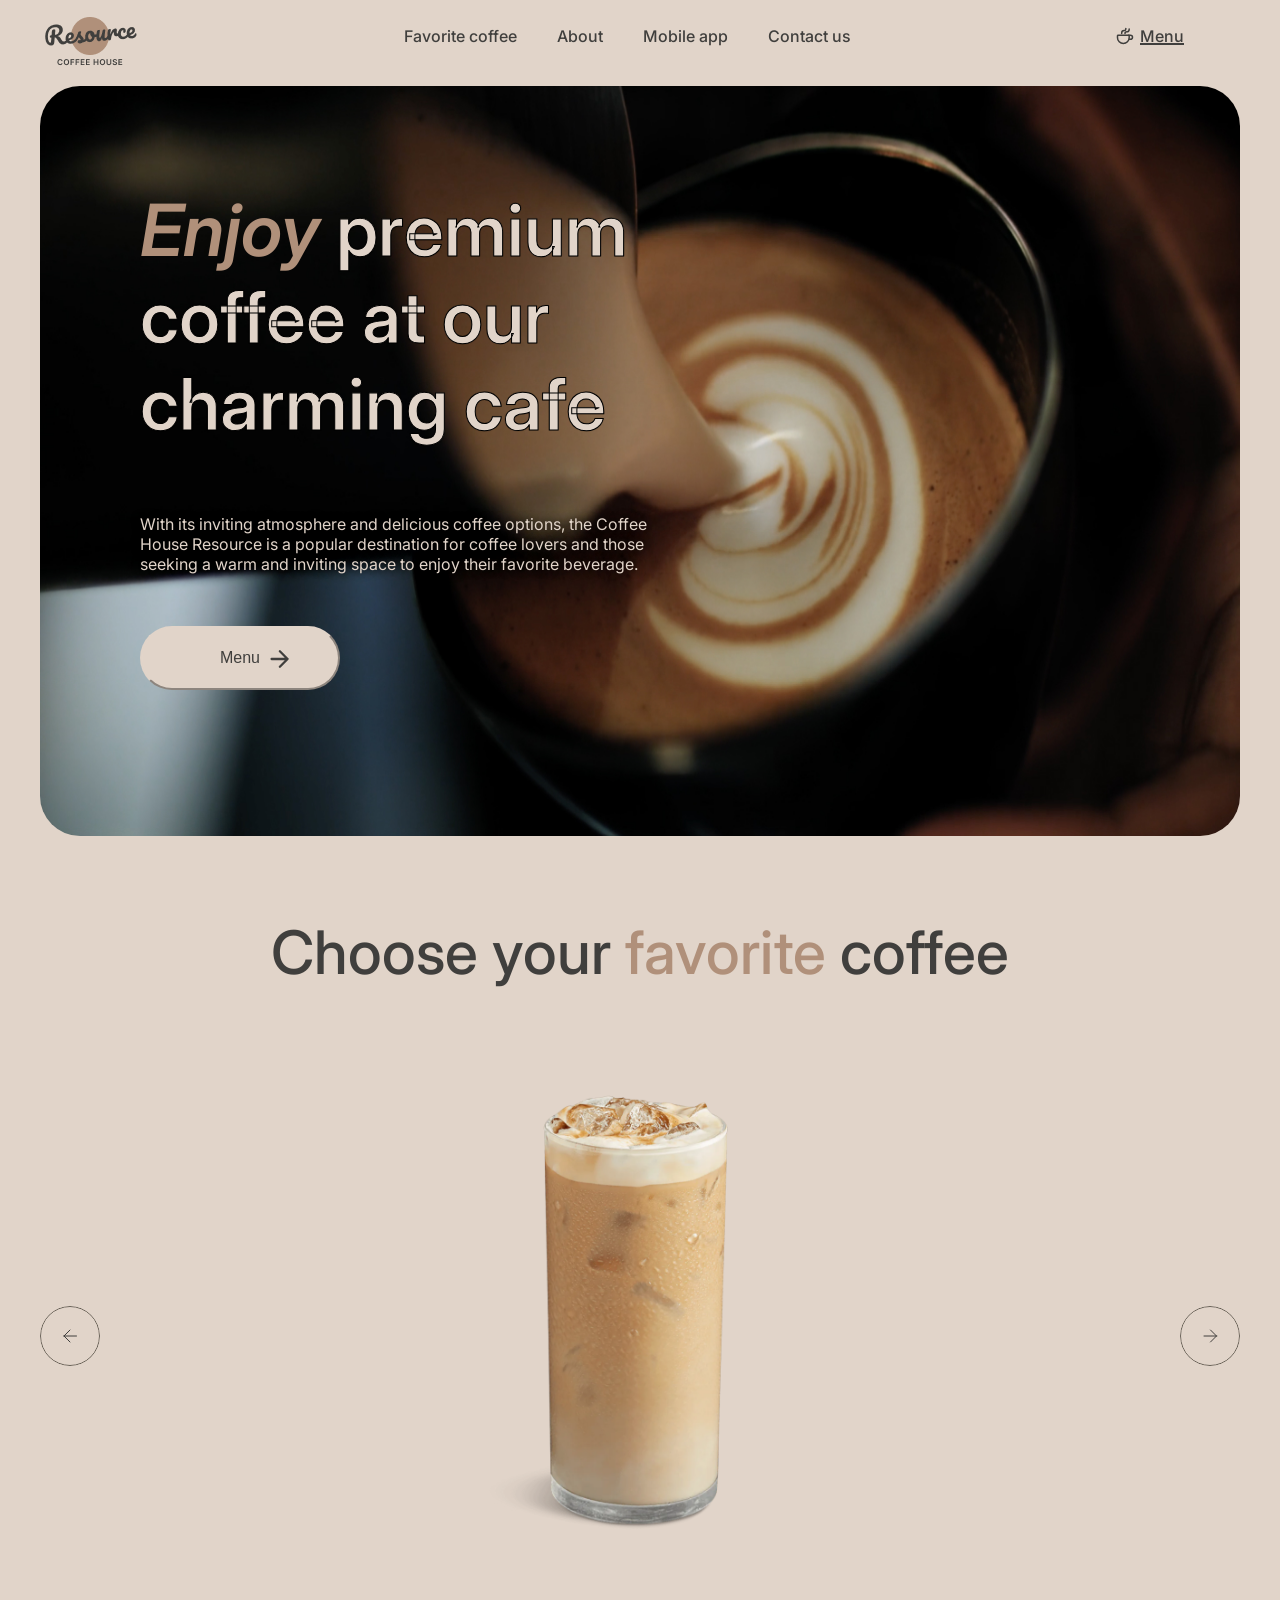
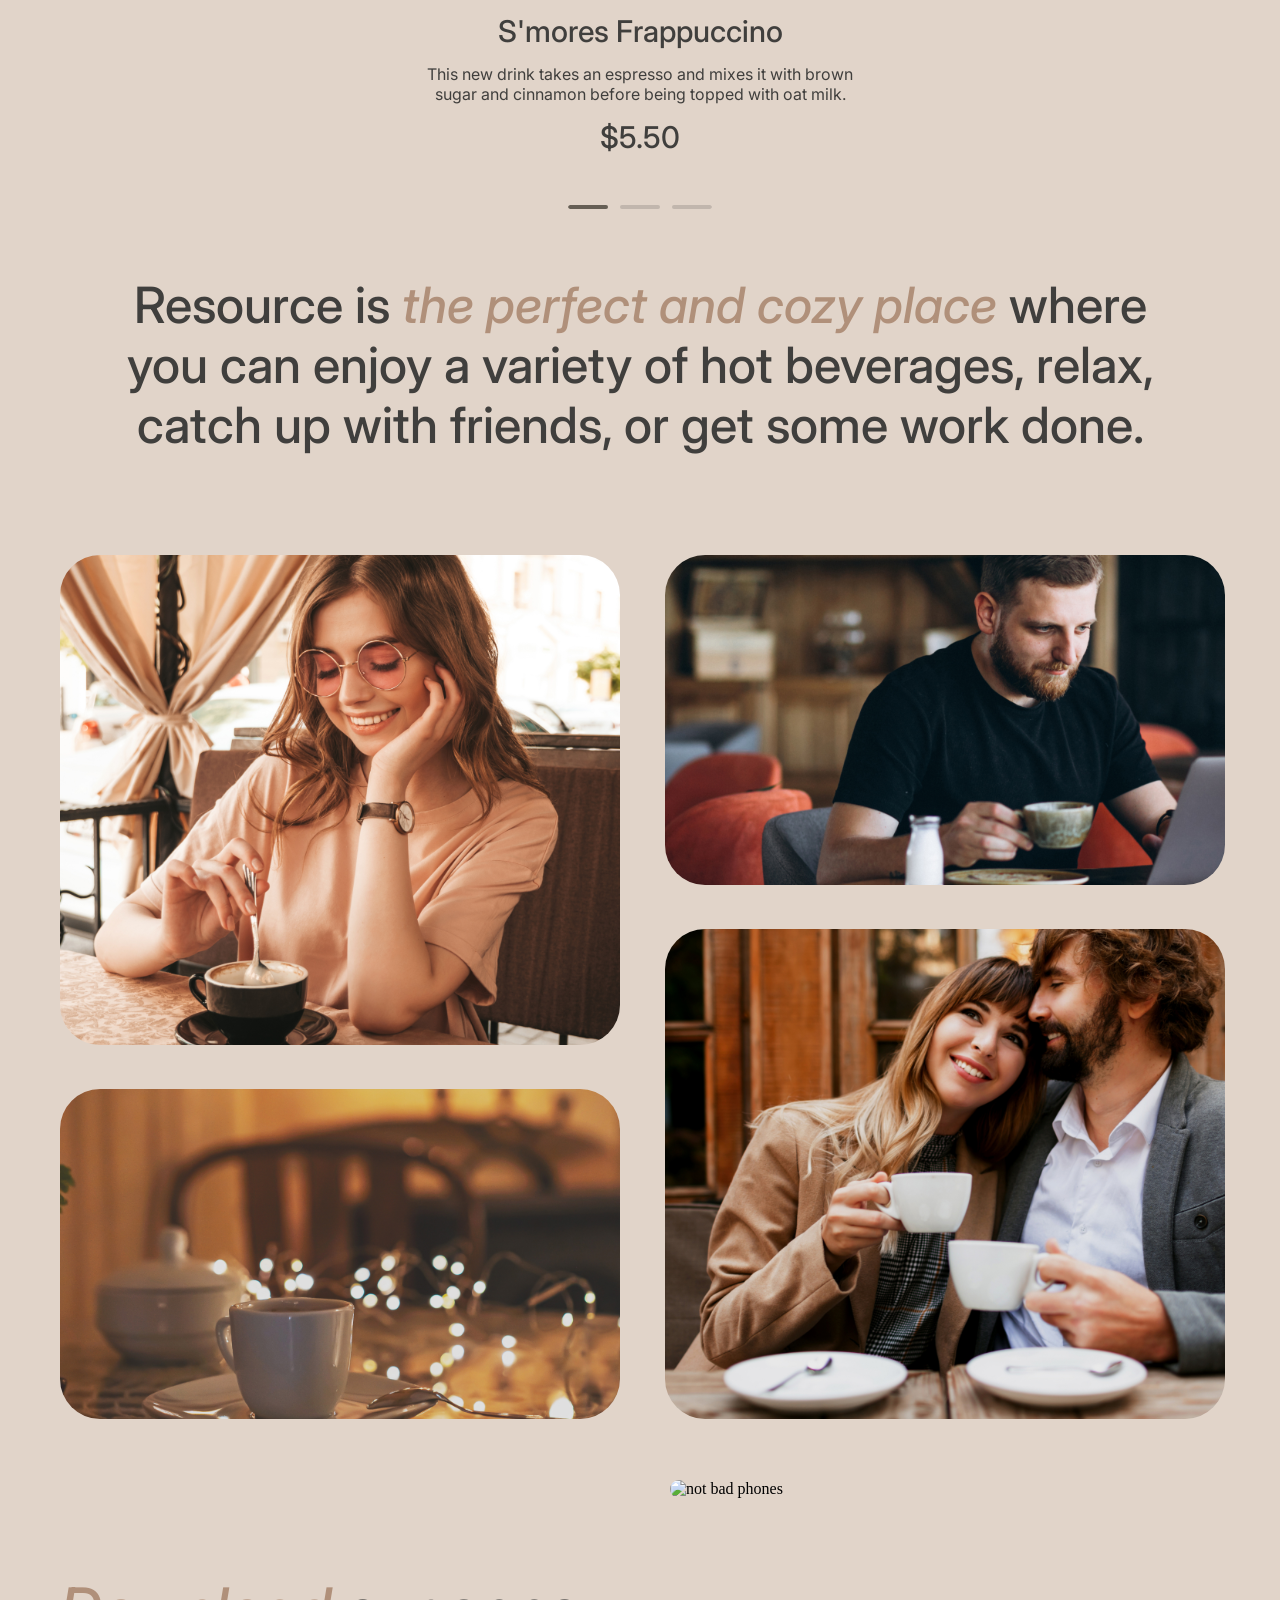
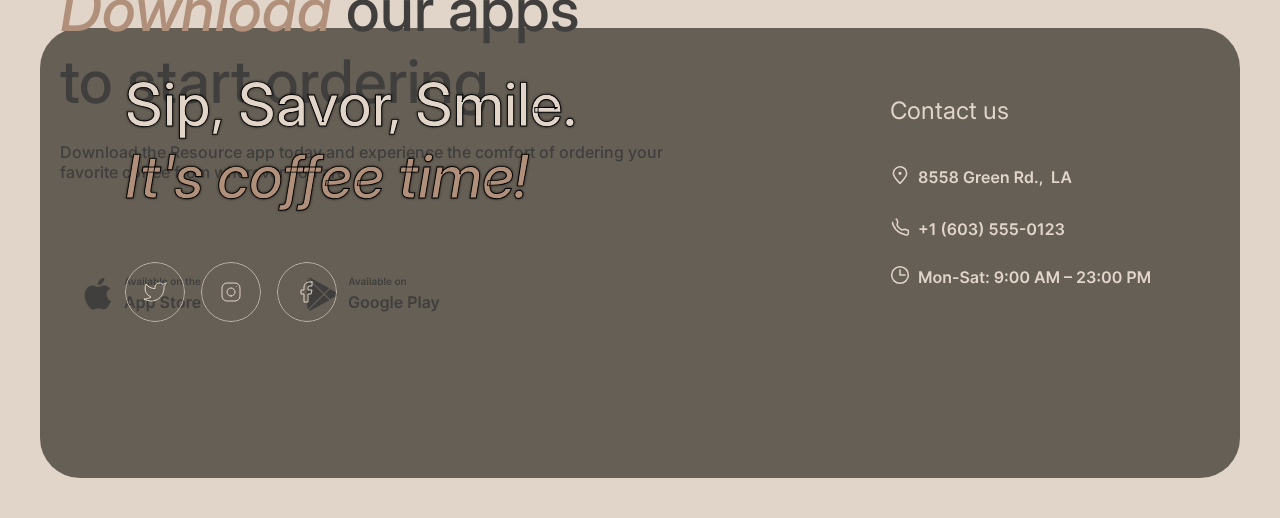
==== index.html @ eab48051 "Add files for landing page" ====
<!DOCTYPE html>
<html lang="en">
<head>
    <meta charset="UTF-8">
    <meta http-equiv="X-UA-Compatible" content="IE=edge">
    <meta name="viewport" content="width=device-width, initial-scale=1.0">
    <title>My coffee</title>
    <link rel="stylesheet" href="base.css">
    <script src="index.js" defer></script>
    <link href="https://fonts.googleapis.com/css2?family=Inter:wght@100..900&display=swap" rel="stylesheet">
</head>
<body>
    <header>
        <div>
            <img class="logo"  src="logo.png" alt="Me logo"/>
        </div>
        <div class="P-S">
            <p class="favorite-coffee">Favorite coffee</p>
            <p class="about">About</p>
            <p class="mobile-app">Mobile app</p>
            <p class="contact-us">Contact us</p>
        </div>
        <div class="menuButt">
            <a href="baseMenu.html"><img src="button-icon-burger.svg" alt=""></a>
        </div>
        <div class="menu-base">
            <img class="coffee-menu" src="coffee-cup.svg" alt="coffee-menu">
            <p class="menu"><a href="coffee.html" style="color: #403F3D">Menu</a></p>
        </div>
    </header>
    <main>
        <div class="container-coffee">
            <p class="coffee">
                <a class="Enjoy">Enjoy </a>
                <a class="pRem">premium coffee at our charming cafe</a>
            </p>
            <p class="about-coffee">
                With its inviting atmosphere and delicious coffee options, the Coffee
                <br> House Resource is a popular destination for coffee lovers and those
                <br> seeking a warm and inviting space to enjoy their favorite beverage.
            </p>
            <img class="photo1" src="cofeeNyuam.jpg" alt="Photo about coffee"/>
            <div class="button">
                <button class="menuP"><img class="cofCup" src="coffee-cup.svg" alt="">Menu</button>
                <img class="menuArr" src="Vector.svg" alt="arrowOfMenu">
            </div>
        </div>
        <div class="container-choseCof">
            <div class="carousel">
            <div class="fav">
                <div class="rightArr">
                    <button class="carousel-button" onclick="onNext();"><img src="button-icon-dark.svg" alt="arrRight"></button>
                </div>
                <div class="leftArr">
                    <button class="carousel-button" onclick="onPrev();"><img src="button-icon-dark (1).svg" alt="arrLeft"></button>
                </div>
            </div>
                <p class="coffee-fav">Choose your <a class="fAv"> favorite </a> coffee</p>
                    <ul class="slides">
                        <li class="slide" data-active>
                            <img class="photo2-1" src="coffee-slider-1.svg" alt="Photo about coffee1"/>
                            <p class="frapC">S'mores Frappuccino</p>
                            <p class="frapOptions">This new drink takes an espresso and mixes it with brown
                            <br> sugar and cinnamon before being topped with oat milk.</p>
                            <p class="cofDoll1">$5.50</p>
                            <img class="contr3doot" src="controls.svg" alt="control">
                        </li>
                        <li class="slide">
                            <img class="photo2-2" src="coffee-slider-2.svg" alt="Photo about coffee12">
                            <p class="frapC-2">Caramel Macchiato</p>
                            <p class="frapOptions-2">Fragrant and unique classic espresso with rich caramel-peanut
                            <br> syrup, with cream under whipped thick foam.</p>
                            <p class="cofDoll2">$5.50</p>
                            <img class="contr3doot-2" src="controls (2).svg" alt="control">
                        </li>
                        <li class="slide">
                            <img class="photo2-3" src="coffee-slider-3.svg" alt="Photo about coffee3">
                            <p class="frapC-3">Ice coffee</p>
                            <p class="frapOptions-3">A popular summer drink that tones and invigorates. Prepared
                            <br> from coffee, milk and ice.</p>
                            <p class="cofDoll3">$4.50</p>
                            <img class="contr3doot-3" src="controls (3).svg" alt="control">
                        </li>
                    </ul>
                </div>
            </div>
        </div>
        <div class="container-photosResource">
            <div class="whaPhCof">
                <p>Resource is <a class="perfCof">the perfect and cozy place</a> where
                <br> you can enjoy a variety of hot beverages, relax,
                <br> catch up with friends, or get some work done.</p>
            </div>
        </div>
        <div class="mayPhoto">
            <div>
                <img class="women-watch" src="about-1.svg" alt="women-watch">
                <img class="beatyCoffee" src="about-2.svg" alt="beatyCoffee">
            </div>
            <div>
                <img class="menGo" src="about-3.svg" alt="menGo">
                <img class="WoMen" src="about-4.svg" alt="WoMen">
            </div>
        </div>
        <div class="apps-conteiner">
            <div>
                <p class="down1-app"><a class="download">Download </a>our apps 
                <br> to start ordering</p>
                <p class="downTheResors" style="color:#403F3D; margin-top: 25px; font-size: 16px; font-family: inter;
                font-weight: 500;">Download the Resource app today and experience the comfort of ordering your
                <br> favorite coffee from wherever you are</p>
            </div>
        </div>
        <div class="whereIsDownl">
            <img class="foot1" src="button-app-store.svg" alt="down-appStore">
            <img class="foot2" src="button-google-play.svg" alt="down-googlePlay">
        </div>
        <div class="mobile-scr">
            <img class="mobile-scr" src="mobile-screens.svg" alt="not bad phones">
        </div>
    </main>
    <footer>
        <div class="column-1">
            <div class="foot-text">
                <p style="color: #E1D4C9;">Sip, Savor, Smile. 
                    <a style="color: #B0907A; font-style: italic"><br>It's coffee time!</a></p>
                </div>
                <div class="apps">
                <img class="twitter" src="button-icon-light.svg" alt="twitter">
                <img class="instagram" src="button-icon-light (1).svg" alt="instagram">
                <img class="facebook" src="button-icon-light (2).svg" alt="facebook">
            </div>
        </div>
        </div>
        <div class="column-2">
            <div>
                <p class="contactS" style="color: #E1D4C9;">Contact us</p>
            </div>
            <div class="place">
                <img src="link-item.svg" alt="">
            </div>
            <div class="phoneNum">
                <img src="link.svg" alt="">
            </div>
            <div class="time">
                 <img src="link (1).svg" alt="">
            </div>
        </div>
    </footer>
</body>
</html>
---- base.css ----
* {
    margin: 0;
    padding: 0;
    text-decoration: none;
}
body{
    background-color: #E1D4C9;
    padding-right: 40px;
    padding-top: 6px;
    padding-left: 40px;
}
header{
    margin-top: 20px;
    width: 100%;
    display: flex;
    justify-content: space-between;
}
.logo {
    margin-top: -15px;
    width: 100px;
    height: 60px;
}
.menuButt{
    display: none;
}
.photo1 {
    position: absolute;
    width: 100%;
    height: 750px;
    border-radius: 40px;
    top: 0;
    left: 0;
}
.container-coffee{
    position: relative;
    width: 100%;
    height: 180px;
}
.coffee{
    font-family: inter;
    font-weight: 600;
    padding: 100px;
    z-index: 10;
    position: relative;
    font-size: 72px;
    border: 1px;
    width: 530px;
    height: 228px;
}
.pRem {
    color: #E1D4C9;
    -webkit-text-stroke: 1px #000;
    text-shadow: 0px 0px 1px #000;
}
.Enjoy{
    font-style: italic;
    color: #B0907A;
}
.about-coffee{
    font-family: inter;
    font-weight: 400;
    font-size: 16px;
    padding-left: 100px;
    padding-top: 0px;
    z-index: 10;
    position: relative;
    color: #E1D4C9;
    width: 530px;
    height: 72px;
    text-shadow: 0px 0px 10px #000;
    text-stroke: 10px #000;
}

.menuP{
    font-size: 16px;
    text-align: center;
    z-index: 10;
    position: relative;
    color: #403F3D;
    background-color: #E1D4C9;
}
button{ 
    width: 200px;
    height: 64px;
    margin-left: 100px;
    margin-top: 40px;
    border-color: #E1D4C9;
    border-radius: 100px;
    gap: 8px
}
.butt{
    position: absolute;

}
.cofCup{
    display: none;
}
.menuArr{
    position: relative;
    display: flex;
    z-index: 10;
    width: 20px;
    height: 20px;
    top: -41px;
    left: 230px;
}

.menu-base{
    display: flex;
    gap: 5px;
    color: #403F3D;
}
.menu{
    text-decoration: underline 2px;
    font-family: inter;
    font-weight: 500;
    width: 100px;
    height: 60px;
}
.coffee-menu{
    width: 20px;
    height: 20px;
}
.P-S{
    font-family: inter;
    font-weight: 500;
    display: flex;
    gap: 40px;
    color: #403F3D;
}

.container-choseCof{
    padding-top: 650px;
    height: 799px;
    width: 100%;
    justify-content: center;
    text-align: center;
    font-size: 60px;
}
.coffee-fav{
    font-family: inter;
    font-weight: 500;
    color: #403F3D;
}
.photo2-1{
    width: 480px;
    height: 100%;
}
.photo2-2{
    width: 480px;
    height: 100%;
}
.photo2-3{
    width: 480px;
    height: 100%;
}
.fAv{
    color: #B0907A;
}
.leftArr{
    display: flex;
    position: absolute;
    padding-top: 350px;
    margin-left: -100px;
    z-index: 2;
}
.rightArr{
    display: flex;
    position: absolute;
    padding-top: 350px;
    right: 0px;
    z-index: 2;
}

.carousel{
    position: relative;
}
.carousel ul{
    margin: 0;
    padding: 0;
    list-style: none;
}
.slides{
    height: 640px;
    position: relative;
}
.slide{
    position: absolute;
    opacity: 0;
    inset: 0;
    transition: 200ms opacity ease-in-out;
}
.slide[data-active]{
    opacity: 1;
    z-index: 1;
}
.carousel-button{
    background-color: #E1D4C9; 
    width: 60px; 
    height: 60px; 
    border: none;
    cursor: pointer;
}

.frapC{
    font-family: inter;
    font-weight: 500;
    margin-top: -30px;
    font-size: 30px;
    color: #403F3D;
}
.frapC-2{
    font-family: inter;
    font-weight: 500;
    margin-top: -30px;
    font-size: 30px;
    color: #403F3D;
}
.frapC-3{
    font-family: inter;
    font-weight: 500;
    margin-top: -30px;
    font-size: 30px;
    color: #403F3D;
}
.frapOptions{
    font-family: inter;
    font-weight: 400;
    margin-top: 15px;
    color: #403F3D;
    font-size: 16px;
}
.frapOptions-2{
    font-family: inter;
    font-weight: 400;
    margin-top: 15px;
    color: #403F3D;
    font-size: 16px;
}
.frapOptions-3{
    font-family: inter;
    font-weight: 400;
    margin-top: 15px;
    color: #403F3D;
    font-size: 16px;
}
.cofDoll1{
    font-family: inter;
    font-weight: 500;
    margin-top: 15px;
    color: #403F3D;
    font-size: 30px;
}
.cofDoll2{
    font-family: inter;
    font-weight: 500;
    margin-top: 15px;
    color: #403F3D;
    font-size: 30px;
}
.cofDoll3{
    font-family: inter;
    font-weight: 500;
    margin-top: 15px;
    color: #403F3D;
    font-size: 30px;
}

.container-photosResource{
    padding-top: 60px;
    width: 100%;
    border-radius: 40px;
}
.whaPhCof{
    justify-content: center;
    text-align: center;
    font-family: inter;
    font-weight: 500;
    font-size: 50px;
    color: #403F3D;
    margin-top: 100px;
}
.perfCof{
    justify-content: center;
    text-align: center;
    font-style: italic;
    font-family: inter;
    font-weight: 500;
    font-size: 50px;
    color: #B0907A;
}

img{
    border-radius: 40px;
}
.mayPhoto{
    width: 100%;
    margin-top: 100px;
    display: flex;
}
.women-watch{
    margin-left: 20px;
    object-fit: cover;
    height: 490px;
    width: 560px;
}
.beatyCoffee{
    margin-left: 20px;
    object-fit: cover;
    height: 330px;
    width: 560px;
    margin-top: 40px;

}
.menGo{
    object-fit: cover;
    width: 560px;
    height: 330px;
    margin-left: 30px;
}
.WoMen{
    margin-top: 40px;
    object-fit: cover;
    width: 560px;
    height: 490px;
    margin-left: 30px;
} 

.apps-conteiner{
    width: 100%;
    margin-top: 150px;
    margin-left: 20px;
}
.down1-app{
    font-family: inter;
    font-weight: 500;
    margin-top: 40px;
    color: #403F3D;
    font-size: 60px;
}
.download{
    font-family: inter;
    font-weight: 500;
    font-style: italic;
    color: #B0907A;
}
.mobile-scr{
    display: block;
    margin-left: 315px;
    margin-top: -450px;
}
.whereIsDownl{
    margin-top: 80px;
    margin-left: 20px;
}

footer{
    width: 100%;
    height: 450px;
    background-color: #665F55;
    margin-top: 130px;
    margin-bottom: 40px;
    border-radius: 40px;
}
.foot-text{
    -webkit-text-stroke: 0.9px #000;
    text-shadow: 0px 0px 3px #000;
    font-family: inter;
    font-weight: 500;
    font-size: 60px;
    margin-left: 85px;
    padding-top: 40px;
}
.foot2{
    margin-left: 20px;
}
.apps{
    margin-top: 50px;
    margin-left: 85px;
}
.instagram{
    margin-left: 12px;
}
.facebook{
    margin-left: 12px;
}
.place{
    margin-left: 850px;
    padding-top: 40px;
}
.phoneNum{
    margin-left: 850px;
    padding-top: 20px;
}
.time{
    margin-left: 850px;
    padding-top: 20px;
}
.contactS{
    font-family: inter;
    font-size: 24px;
    margin-left: 850px;
    margin-top: -230px;
}


@media (max-width: 768px) {
    header{
        margin-top: 10px;
    }
    .menuButt{
        padding-top: 5px;
        display: flex;
    }
    .logo{
        margin-top: 0px;
    }
    .rightArr{
        right: -20px;
    }
    .menu-base{
        display: none;
    }
    .P-S{
        display: none;
    }
    .photo1{
        height: 644px;
        padding-left: 0px;
        margin-top: 40px;
        width: 688px;
    }
    .coffee{
        padding-left: 60px;
    }
    .about-coffee{
        padding-left: 60px;
    }
    .button{
        max-width: 200px;
        height: 64px;
        margin-top: 0px;
        margin-left: -40px;
    }
    .cofCup{
        display: none;
    }
    .menuArr{
        position: relative;
        margin-left: 0px;
    }
    .container-choseCof{
        margin-top: -70px;
        max-width: 668px;
    }
    .container-photosResource{
        padding-top: 150px;
    }
    .whaPhCof{
        font-size: 60px;
        text-align: left;
    }
    .perfCof{
        font-size: 60px;
        text-align: left;
    }
    .mayPhoto{
        max-width: 688px;
        display: grid;
        margin-top: 40px;
        margin-left: 20px;
    }
    .women-watch{
        width: 688px;
        height: 590px;
        margin-left: -20px;
    }
    .beatyCoffee{
        display: none;
    }
    .menGo{
        display: none;
    }
    .WoMen{
        width: 688px;
        height: 590px;
        margin-left: -20px;
    }
    .apps-conteiner{
        margin-top: 80px;
        margin-left: 20px;
        max-width: 688px;
    }
    .whereIsDownl{
        position: absolute;
        margin-top: 40px;
        margin-left: 20px;
    }
    .mobile-scr{
        margin-left: 0px;
        margin-top: 140px;
    }
    footer{
        display: flex;
        height: 736px;
        width: 688px;
        margin-top: 80px;
    }
    .foot-text{
        -webkit-text-stroke: none;
        text-shadow: none;
        margin-left: 50px;
    }
    .column-2{
        margin-left: -1330px;
        margin-top: 410px;
    }
    .contactS{
        position: absolute;
        margin-top: 0px;
    }
    .place{
        margin-top: 40px;
        height: 28px;
    }
    .phoneNum{
        margin-top: 0px;
        height: 28px;
    }
    .time{
        margin-top: 0px;
        height: 28px;
    }
    .apps{
        margin-left: 50px;
        margin-top: 50px;
    }
    
  }
  
  @media (max-width: 450px) {
    header{
        width: 320px;
        margin-top: 15px;
    }
    .logo{
        margin-top: -14px;
        margin-left: -25px;
    }
    .menuButt{
        margin-top: -15px;
        display: flex;
    }
    .photo1{
        margin-left: -20px;
        height: 552px;
        margin-top: 10px;
        max-width: 338px;
    }
    .coffee{
        padding-left: 3px;
        max-width: 305px;
        font-size: 42px;
    }
    .about-coffee{
        max-width: 300px;
        position: absolute;
        margin-top: -140px;
        padding-left: 3px;
        font-size: 15px;
    }
    .menuArr{
        display: none;
    }
    button{
        margin-top: 10px;
        margin-left: 42px; 
    }
    .cofCup{
        display: flex;
        margin-left: 127px;
        margin-top: -2px;
        position: absolute; 
    }
    .leftArr{
        display: none;
    }
    .rightArr{
        display: none;
    }
    .container-choseCof{
        margin-top: -200px;
    }
    .coffee-fav{
        text-align: center;
        margin-left: -51px;
        width: 400px;
        height: 80px;
        font-size: 32px;
    }
    .photo2-1{
        width: 348px;
        height: 348px;
        display: flex;
        margin-left: -10px;
    }
    .photo2-2{
        width: 348px;
        height: 348px;
        display: flex;
        margin-left: -10px;
    }
    .photo-3{
        width: 348px;
        height: 348px;
        display: flex;
        margin-left: -10px;
    }
    .frapC{
        padding-top: 10px;
        text-align: center;
        font-size: 30px;
        margin-left: -28px;
        width: 348px;
        height: 30px;
    }
    .frapC-2{
        padding-top: 10px;
        text-align: center;
        font-size: 30px;
        margin-left: -28px;
        width: 348px;
        height: 30px;
    }
    .frapC-2{
        padding-top: 10px;
        text-align: center;
        font-size: 30px;
        margin-left: -28px;
        width: 348px;
        height: 30px;
    }
    .frapOptions{
        margin-top: 22px;
        margin-left: -14px;
        text-align: center;
        width: 320px;
        height: 72px;
        font-size: 16px;
    }
    .frapOptions-2{
        margin-top: 22px;
        margin-left: -14px;
        text-align: center;
        width: 320px;
        height: 72px;
        font-size: 16px;
    }
    .frapOptions-3{
        margin-top: 22px;
        margin-left: -14px;
        text-align: center;
        width: 320px;
        height: 72px;
        font-size: 16px;
    }
    .cofDoll1{
        text-align: center;
        margin-left: -30px;
        width: 348px;
        height: 30px;
        font-size: 24px;
        margin-top: 30px;
    }
    .cofDoll2{
        text-align: center;
        margin-left: -30px;
        width: 348px;
        height: 30px;
        font-size: 24px;
        margin-top: 30px;
    }
    .cofDoll3{
        text-align: center;
        margin-left: -30px;
        width: 348px;
        height: 30px;
        font-size: 24px;
        margin-top: 30px;
    }
    .contr3doot{
        display: flex;
        margin-top: 40px;
        margin-left: 70px;
        width: 144px;
        height: 4px;
    }
    .contr3doot-2{
        display: flex;
        margin-top: 40px;
        margin-left: 70px;
        width: 144px;
        height: 4px;
    }
    .contr3doot-3{        
        display: flex;
        margin-top: 40px;
        margin-left: 70px;
        width: 144px;
        height: 4px;

    }
    .container-photosResource{
        padding-top: 0px;
    }
    .whaPhCof{
        margin-left: -20px;
        margin-top: -80px;
        width: 348px;
        height: 320px;
        font-size: 32px;
    }
    .perfCof{
        width: 348px;
        height: 320px;
        font-size: 32px;
    }
    .women-watch{
        width: 348px;
        height: 590px;
        margin-left: -45px;
    }
    .WoMen{
        margin-top: 40px;
        width: 348px;
        height: 590px;
        margin-left: -45px;
    }
    .apps-conteiner{
        padding-top: 0px;
    }
    .down1-app{
        font-size: 32px;
        margin-left: -40px;
    }
    .downTheResors{
        font-size: 16px;
        margin-left: -40px;
        padding-top: 5px;
    }
    .whereIsDownl{
        display: block;
        margin-top: 40px;
        margin-left: -20px;
    }
    .foot2{
        margin-left: 0px;
        margin-top: 20px;
    }
    .mobile-scr{
        width: 348px;
        height: 348px;
        margin-top: 205px;
        margin-left: -10px; 
    }
    footer{
        width: 328px;
        height: 526px;
        margin-left: -15px;
        padding-bottom: 100px;
    }
    .foot-text{
        font-size: 36px;
        margin-top: 10px;
        margin-left: 20px;
        -webkit-text-stroke: none;
        text-shadow: none;
    }
    .apps{
        margin-left: 25px;
        margin-top: 40px;
    }
    .contactS{
        margin-top: -105px;
        padding-left: 195px;
        font-weight: 500;
    }
    .place{
        margin-top: -30px;
        padding-left: 195px;
    }
    .phoneNum{
        margin-top: -8px;
        padding-left: 195px;
    }
    .time{
        margin-top: -8px;
        padding-left: 195px;
    }
}
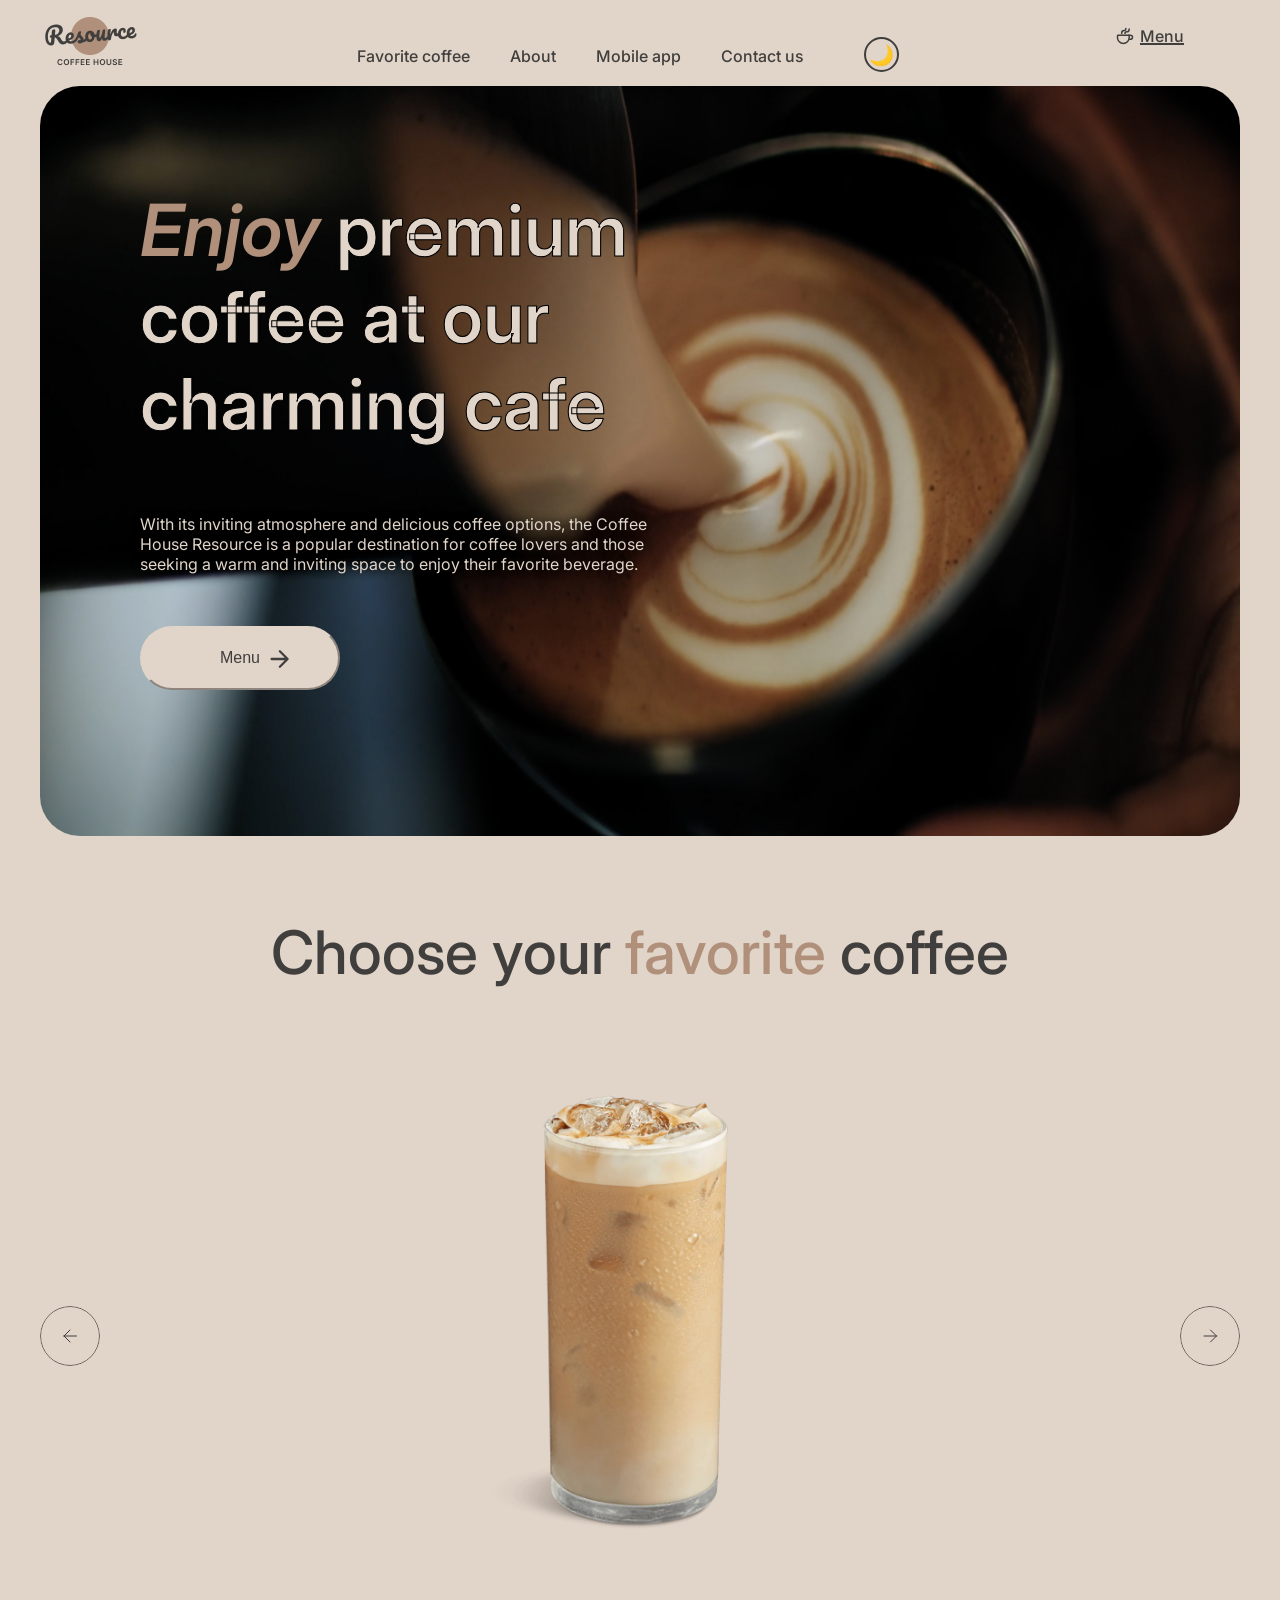
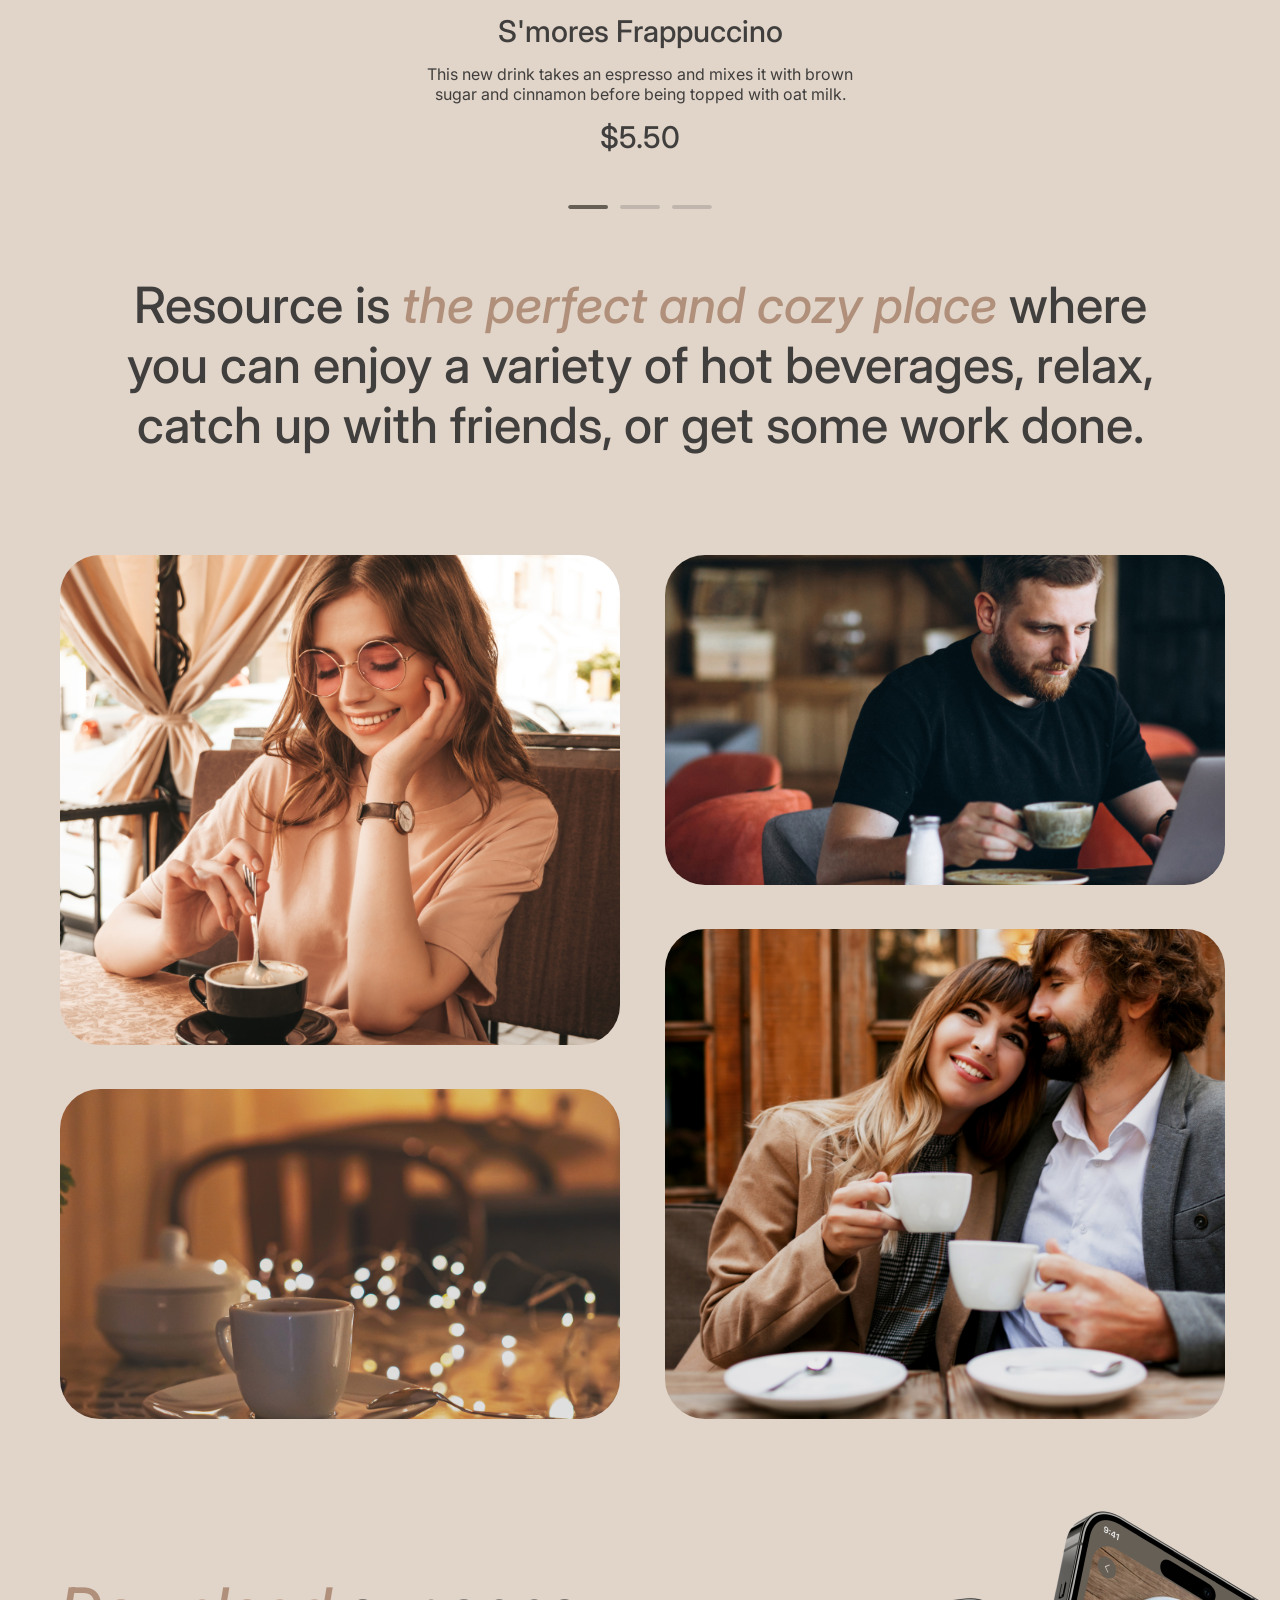
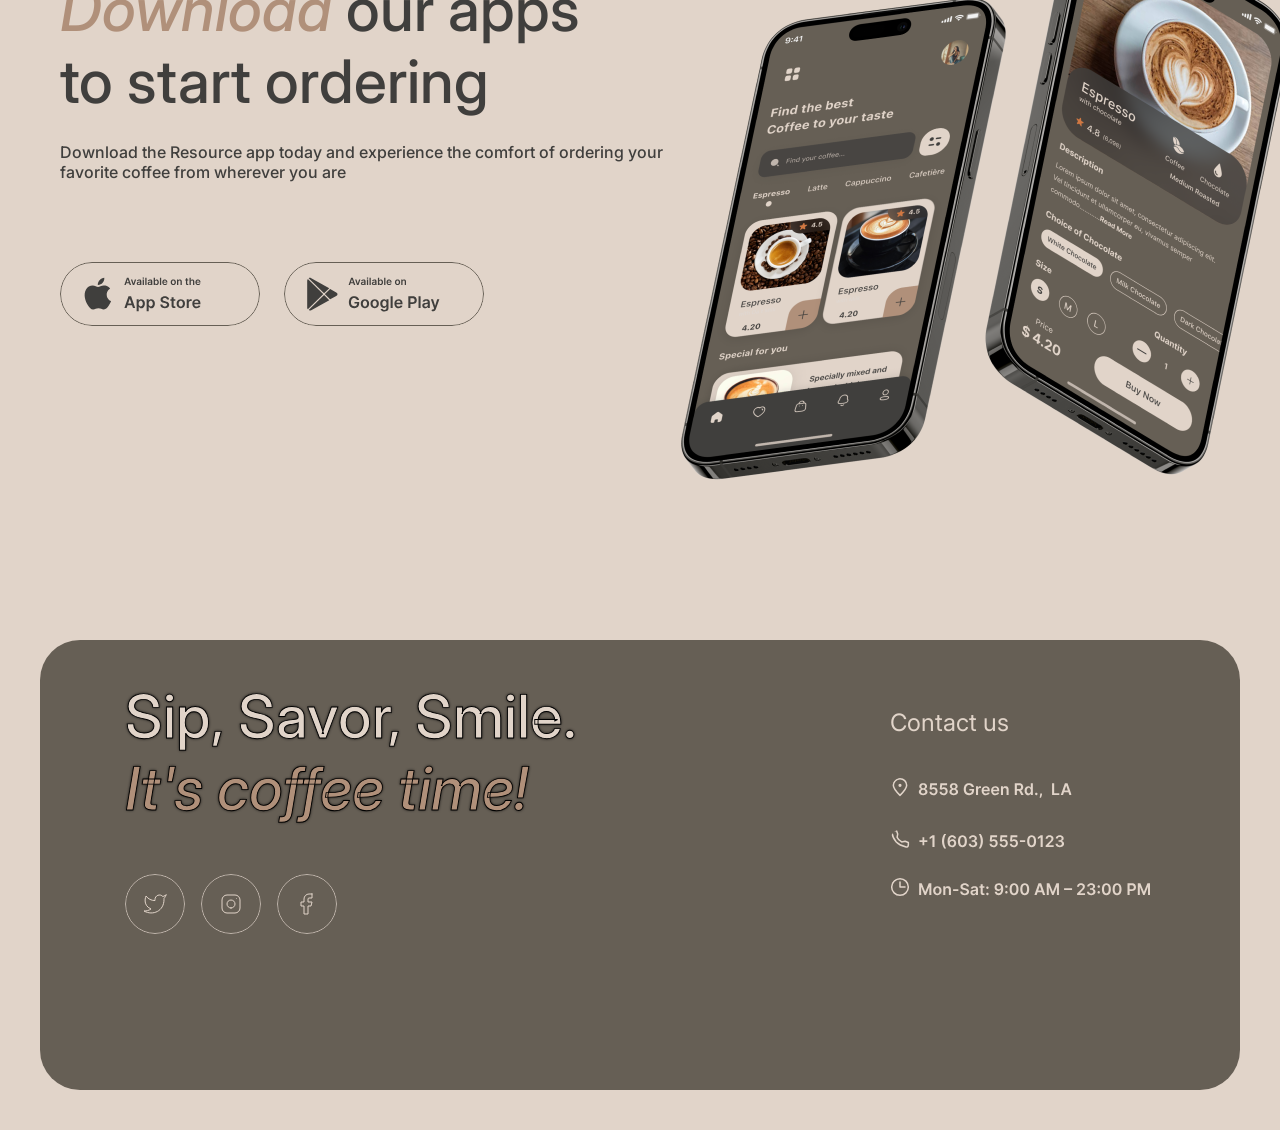
==== commit 2291f97c: "add favicon and dark theme" ====
--- a/index.html
+++ b/index.html
@@ -1,151 +1,222 @@
-<!DOCTYPE html>
+<!doctype html>
 <html lang="en">
-<head>
-    <meta charset="UTF-8">
-    <meta http-equiv="X-UA-Compatible" content="IE=edge">
-    <meta name="viewport" content="width=device-width, initial-scale=1.0">
+  <head>
+    <meta charset="UTF-8" />
+    <meta http-equiv="X-UA-Compatible" content="IE=edge" />
+    <meta name="viewport" content="width=device-width, initial-scale=1.0" />
     <title>My coffee</title>
-    <link rel="stylesheet" href="base.css">
+    <link rel="stylesheet" href="base.css" />
     <script src="index.js" defer></script>
-    <link href="https://fonts.googleapis.com/css2?family=Inter:wght@100..900&display=swap" rel="stylesheet">
-</head>
-<body>
+    <link
+      href="https://fonts.googleapis.com/css2?family=Inter:wght@100..900&display=swap"
+      rel="stylesheet"
+    />
+    <link rel="icon" href="favicon.ico" type="image/x-icon" />
+  </head>
+  <body>
     <header>
-        <div>
-            <img class="logo"  src="logo.png" alt="Me logo"/>
-        </div>
-        <div class="P-S">
-            <p class="favorite-coffee">Favorite coffee</p>
-            <p class="about">About</p>
-            <p class="mobile-app">Mobile app</p>
-            <p class="contact-us">Contact us</p>
-        </div>
-        <div class="menuButt">
-            <a href="baseMenu.html"><img src="button-icon-burger.svg" alt=""></a>
-        </div>
-        <div class="menu-base">
-            <img class="coffee-menu" src="coffee-cup.svg" alt="coffee-menu">
-            <p class="menu"><a href="coffee.html" style="color: #403F3D">Menu</a></p>
-        </div>
+      <div>
+        <img class="logo" src="logo.png" alt="Me logo" />
+      </div>
+      <div class="P-S">
+        <p class="favorite-coffee">Favorite coffee</p>
+        <p class="about">About</p>
+        <p class="mobile-app">Mobile app</p>
+        <p class="contact-us">Contact us</p>
+        <button
+          id="theme-toggle"
+          class="theme-toggle-btn"
+          aria-label="Переключить тему"
+        >
+          🌙
+        </button>
+      </div>
+      <div class="menuButt">
+        <a href="baseMenu.html"
+          ><img src="button-icon-burger.svg" alt="menu"
+        /></a>
+      </div>
+      <div class="menu-base">
+        <img class="coffee-menu" src="coffee-cup.svg" alt="coffee-menu" />
+        <p class="menu">
+          <a href="coffee.html" style="color: #403f3d">Menu</a>
+        </p>
+      </div>
     </header>
     <main>
-        <div class="container-coffee">
-            <p class="coffee">
-                <a class="Enjoy">Enjoy </a>
-                <a class="pRem">premium coffee at our charming cafe</a>
-            </p>
-            <p class="about-coffee">
-                With its inviting atmosphere and delicious coffee options, the Coffee
-                <br> House Resource is a popular destination for coffee lovers and those
-                <br> seeking a warm and inviting space to enjoy their favorite beverage.
-            </p>
-            <img class="photo1" src="cofeeNyuam.jpg" alt="Photo about coffee"/>
-            <div class="button">
-                <button class="menuP"><img class="cofCup" src="coffee-cup.svg" alt="">Menu</button>
-                <img class="menuArr" src="Vector.svg" alt="arrowOfMenu">
+      <div class="container-coffee">
+        <p class="coffee">
+          <a class="Enjoy">Enjoy </a>
+          <a class="pRem">premium coffee at our charming cafe</a>
+        </p>
+        <p class="about-coffee">
+          With its inviting atmosphere and delicious coffee options, the Coffee
+          <br />
+          House Resource is a popular destination for coffee lovers and those
+          <br />
+          seeking a warm and inviting space to enjoy their favorite beverage.
+        </p>
+        <img class="photo1" src="cofeeNyuam.jpg" alt="Photo about coffee" />
+        <div class="button">
+          <button class="menuP">
+            <img class="cofCup" src="coffee-cup.svg" alt="" />Menu
+          </button>
+          <img class="menuArr" src="Vector.svg" alt="arrowOfMenu" />
+        </div>
+      </div>
+      <div class="container-choseCof">
+        <div class="carousel">
+          <div class="fav">
+            <div class="rightArr">
+              <button class="carousel-button" onclick="onNext()">
+                <img src="button-icon-dark.svg" alt="arrRight" />
+              </button>
             </div>
-        </div>
-        <div class="container-choseCof">
-            <div class="carousel">
-            <div class="fav">
-                <div class="rightArr">
-                    <button class="carousel-button" onclick="onNext();"><img src="button-icon-dark.svg" alt="arrRight"></button>
-                </div>
-                <div class="leftArr">
-                    <button class="carousel-button" onclick="onPrev();"><img src="button-icon-dark (1).svg" alt="arrLeft"></button>
-                </div>
+            <div class="leftArr">
+              <button class="carousel-button" onclick="onPrev()">
+                <img src="button-icon-dark (1).svg" alt="arrLeft" />
+              </button>
             </div>
-                <p class="coffee-fav">Choose your <a class="fAv"> favorite </a> coffee</p>
-                    <ul class="slides">
-                        <li class="slide" data-active>
-                            <img class="photo2-1" src="coffee-slider-1.svg" alt="Photo about coffee1"/>
-                            <p class="frapC">S'mores Frappuccino</p>
-                            <p class="frapOptions">This new drink takes an espresso and mixes it with brown
-                            <br> sugar and cinnamon before being topped with oat milk.</p>
-                            <p class="cofDoll1">$5.50</p>
-                            <img class="contr3doot" src="controls.svg" alt="control">
-                        </li>
-                        <li class="slide">
-                            <img class="photo2-2" src="coffee-slider-2.svg" alt="Photo about coffee12">
-                            <p class="frapC-2">Caramel Macchiato</p>
-                            <p class="frapOptions-2">Fragrant and unique classic espresso with rich caramel-peanut
-                            <br> syrup, with cream under whipped thick foam.</p>
-                            <p class="cofDoll2">$5.50</p>
-                            <img class="contr3doot-2" src="controls (2).svg" alt="control">
-                        </li>
-                        <li class="slide">
-                            <img class="photo2-3" src="coffee-slider-3.svg" alt="Photo about coffee3">
-                            <p class="frapC-3">Ice coffee</p>
-                            <p class="frapOptions-3">A popular summer drink that tones and invigorates. Prepared
-                            <br> from coffee, milk and ice.</p>
-                            <p class="cofDoll3">$4.50</p>
-                            <img class="contr3doot-3" src="controls (3).svg" alt="control">
-                        </li>
-                    </ul>
-                </div>
-            </div>
-        </div>
-        <div class="container-photosResource">
-            <div class="whaPhCof">
-                <p>Resource is <a class="perfCof">the perfect and cozy place</a> where
-                <br> you can enjoy a variety of hot beverages, relax,
-                <br> catch up with friends, or get some work done.</p>
-            </div>
-        </div>
-        <div class="mayPhoto">
-            <div>
-                <img class="women-watch" src="about-1.svg" alt="women-watch">
-                <img class="beatyCoffee" src="about-2.svg" alt="beatyCoffee">
-            </div>
-            <div>
-                <img class="menGo" src="about-3.svg" alt="menGo">
-                <img class="WoMen" src="about-4.svg" alt="WoMen">
-            </div>
-        </div>
-        <div class="apps-conteiner">
-            <div>
-                <p class="down1-app"><a class="download">Download </a>our apps 
-                <br> to start ordering</p>
-                <p class="downTheResors" style="color:#403F3D; margin-top: 25px; font-size: 16px; font-family: inter;
-                font-weight: 500;">Download the Resource app today and experience the comfort of ordering your
-                <br> favorite coffee from wherever you are</p>
-            </div>
-        </div>
-        <div class="whereIsDownl">
-            <img class="foot1" src="button-app-store.svg" alt="down-appStore">
-            <img class="foot2" src="button-google-play.svg" alt="down-googlePlay">
-        </div>
-        <div class="mobile-scr">
-            <img class="mobile-scr" src="mobile-screens.svg" alt="not bad phones">
-        </div>
+          </div>
+          <p class="coffee-fav">
+            Choose your <a class="fAv"> favorite </a> coffee
+          </p>
+          <ul class="slides">
+            <li class="slide" data-active>
+              <img
+                class="photo2-1"
+                src="coffee-slider-1.svg"
+                alt="Photo about coffee1"
+              />
+              <p class="frapC">S'mores Frappuccino</p>
+              <p class="frapOptions">
+                This new drink takes an espresso and mixes it with brown <br />
+                sugar and cinnamon before being topped with oat milk.
+              </p>
+              <p class="cofDoll1">$5.50</p>
+              <img class="contr3doot" src="controls.svg" alt="control" />
+            </li>
+            <li class="slide">
+              <img
+                class="photo2-2"
+                src="coffee-slider-2.svg"
+                alt="Photo about coffee12"
+              />
+              <p class="frapC-2">Caramel Macchiato</p>
+              <p class="frapOptions-2">
+                Fragrant and unique classic espresso with rich caramel-peanut
+                <br />
+                syrup, with cream under whipped thick foam.
+              </p>
+              <p class="cofDoll2">$5.50</p>
+              <img class="contr3doot-2" src="controls (2).svg" alt="control" />
+            </li>
+            <li class="slide">
+              <img
+                class="photo2-3"
+                src="coffee-slider-3.svg"
+                alt="Photo about coffee3"
+              />
+              <p class="frapC-3">Ice coffee</p>
+              <p class="frapOptions-3">
+                A popular summer drink that tones and invigorates. Prepared
+                <br />
+                from coffee, milk and ice.
+              </p>
+              <p class="cofDoll3">$4.50</p>
+              <img class="contr3doot-3" src="controls (3).svg" alt="control" />
+            </li>
+          </ul>
+        </div>
+      </div>
+      <div class="container-photosResource">
+        <div class="whaPhCof">
+          <p>
+            Resource is <a class="perfCof">the perfect and cozy place</a> where
+            <br />
+            you can enjoy a variety of hot beverages, relax, <br />
+            catch up with friends, or get some work done.
+          </p>
+        </div>
+      </div>
+      <div class="mayPhoto">
+        <div>
+          <img class="women-watch" src="about-1.svg" alt="women-watch" />
+          <img class="beatyCoffee" src="about-2.svg" alt="beatyCoffee" />
+        </div>
+        <div>
+          <img class="menGo" src="about-3.svg" alt="menGo" />
+          <img class="WoMen" src="about-4.svg" alt="WoMen" />
+        </div>
+      </div>
+      <div class="apps-conteiner">
+        <div>
+          <p class="down1-app">
+            <a class="download">Download </a>our apps <br />
+            to start ordering
+          </p>
+          <p
+            class="downTheResors"
+            style="
+              color: #403f3d;
+              margin-top: 25px;
+              font-size: 16px;
+              font-family: inter;
+              font-weight: 500;
+            "
+          >
+            Download the Resource app today and experience the comfort of
+            ordering your <br />
+            favorite coffee from wherever you are
+          </p>
+        </div>
+      </div>
+      <div class="whereIsDownl">
+        <img class="foot1" src="button-app-store.svg" alt="down-appStore" />
+        <img class="foot2" src="button-google-play.svg" alt="down-googlePlay" />
+      </div>
+      <div class="mobile-scr">
+        <img class="mobile-scr" src="mobile-screens.png" alt="not bad phones" />
+      </div>
     </main>
     <footer>
-        <div class="column-1">
-            <div class="foot-text">
-                <p style="color: #E1D4C9;">Sip, Savor, Smile. 
-                    <a style="color: #B0907A; font-style: italic"><br>It's coffee time!</a></p>
-                </div>
-                <div class="apps">
-                <img class="twitter" src="button-icon-light.svg" alt="twitter">
-                <img class="instagram" src="button-icon-light (1).svg" alt="instagram">
-                <img class="facebook" src="button-icon-light (2).svg" alt="facebook">
-            </div>
-        </div>
-        </div>
-        <div class="column-2">
-            <div>
-                <p class="contactS" style="color: #E1D4C9;">Contact us</p>
-            </div>
-            <div class="place">
-                <img src="link-item.svg" alt="">
-            </div>
-            <div class="phoneNum">
-                <img src="link.svg" alt="">
-            </div>
-            <div class="time">
-                 <img src="link (1).svg" alt="">
-            </div>
-        </div>
+      <div class="column-1">
+        <div class="foot-text">
+          <p style="color: #e1d4c9">
+            Sip, Savor, Smile.
+            <a style="color: #b0907a; font-style: italic"
+              ><br />It's coffee time!</a
+            >
+          </p>
+        </div>
+        <div class="apps">
+          <img class="twitter" src="button-icon-light.svg" alt="twitter" />
+          <img
+            class="instagram"
+            src="button-icon-light (1).svg"
+            alt="instagram"
+          />
+          <img
+            class="facebook"
+            src="button-icon-light (2).svg"
+            alt="facebook"
+          />
+        </div>
+      </div>
+      <div class="column-2">
+        <div>
+          <p class="contactS" style="color: #e1d4c9">Contact us</p>
+        </div>
+        <div class="place">
+          <img src="link-item.svg" alt="place" />
+        </div>
+        <div class="phoneNum">
+          <img src="link.svg" alt="phone" />
+        </div>
+        <div class="time">
+          <img src="link (1).svg" alt="time" />
+        </div>
+      </div>
     </footer>
-</body>
-</html>+  </body>
+</html>
--- a/base.css
+++ b/base.css
@@ -1,800 +1,452 @@
 * {
-    margin: 0;
-    padding: 0;
-    text-decoration: none;
-}
-body{
-    background-color: #E1D4C9;
-    padding-right: 40px;
-    padding-top: 6px;
-    padding-left: 40px;
-}
-header{
-    margin-top: 20px;
+  margin: 0;
+  padding: 0;
+  text-decoration: none;
+}
+body {
+  background-color: #e1d4c9;
+  padding-right: 40px;
+  padding-top: 6px;
+  padding-left: 40px;
+  transition:
+    background-color 0.3s ease,
+    color 0.3s ease;
+}
+header {
+  margin-top: 20px;
+  width: 100%;
+  display: flex;
+  justify-content: space-between;
+}
+.logo {
+  margin-top: -15px;
+  width: 100px;
+  height: 60px;
+}
+.menuButt {
+  display: none;
+}
+.photo1 {
+  position: absolute;
+  width: 100%;
+  height: 750px;
+  border-radius: 40px;
+  top: 0;
+  left: 0;
+}
+.container-coffee {
+  position: relative;
+  width: 100%;
+  height: 180px;
+}
+.coffee {
+  font-family: inter;
+  font-weight: 600;
+  padding: 100px;
+  z-index: 10;
+  position: relative;
+  font-size: 72px;
+  border: 1px;
+  width: 530px;
+  height: 228px;
+}
+.pRem {
+  color: #e1d4c9;
+  -webkit-text-stroke: 1px #000;
+  text-shadow: 0px 0px 1px #000;
+}
+.Enjoy {
+  font-style: italic;
+  color: #b0907a;
+}
+.about-coffee {
+  font-family: inter;
+  font-weight: 400;
+  font-size: 16px;
+  padding-left: 100px;
+  padding-top: 0px;
+  z-index: 10;
+  position: relative;
+  color: #e1d4c9;
+  width: 530px;
+  height: 72px;
+  text-shadow: 0px 0px 10px #000;
+  text-stroke: 10px #000;
+}
+.menuP {
+  font-size: 16px;
+  text-align: center;
+  z-index: 10;
+  position: relative;
+  color: #403f3d;
+  background-color: #e1d4c9;
+}
+button {
+  width: 200px;
+  height: 64px;
+  margin-left: 100px;
+  margin-top: 40px;
+  border-color: #e1d4c9;
+  border-radius: 100px;
+  gap: 8px;
+}
+.butt {
+  position: absolute;
+}
+.cofCup {
+  display: none;
+}
+.menuArr {
+  position: relative;
+  display: flex;
+  z-index: 10;
+  width: 20px;
+  height: 20px;
+  top: -41px;
+  left: 230px;
+}
+.menu-base {
+  display: flex;
+  gap: 5px;
+  color: #403f3d;
+}
+.menu {
+  text-decoration: underline 2px;
+  font-family: inter;
+  font-weight: 500;
+  width: 100px;
+  height: 60px;
+}
+.coffee-menu {
+  width: 20px;
+  height: 20px;
+}
+.P-S {
+  font-family: inter;
+  font-weight: 500;
+  display: flex;
+  gap: 40px;
+  color: #403f3d;
+  align-items: center;
+}
+.container-choseCof {
+  padding-top: 650px;
+  height: 799px;
+  width: 100%;
+  justify-content: center;
+  text-align: center;
+  font-size: 60px;
+}
+.coffee-fav {
+  font-family: inter;
+  font-weight: 500;
+  color: #403f3d;
+}
+.photo2-1,
+.photo2-2,
+.photo2-3 {
+  width: 480px;
+  height: 100%;
+}
+.fAv {
+  color: #b0907a;
+}
+.leftArr {
+  display: flex;
+  position: absolute;
+  padding-top: 350px;
+  margin-left: -100px;
+  z-index: 2;
+}
+.rightArr {
+  display: flex;
+  position: absolute;
+  padding-top: 350px;
+  right: 0px;
+  z-index: 2;
+}
+.carousel {
+  position: relative;
+}
+.carousel ul {
+  margin: 0;
+  padding: 0;
+  list-style: none;
+}
+.slides {
+  height: 640px;
+  position: relative;
+}
+.slide {
+  position: absolute;
+  opacity: 0;
+  inset: 0;
+  transition: 200ms opacity ease-in-out;
+}
+.slide[data-active] {
+  opacity: 1;
+  z-index: 1;
+}
+.carousel-button {
+  background-color: #e1d4c9;
+  width: 60px;
+  height: 60px;
+  border: none;
+  cursor: pointer;
+}
+.frapC,
+.frapC-2,
+.frapC-3 {
+  font-family: inter;
+  font-weight: 500;
+  margin-top: -30px;
+  font-size: 30px;
+  color: #403f3d;
+}
+.frapOptions,
+.frapOptions-2,
+.frapOptions-3 {
+  font-family: inter;
+  font-weight: 400;
+  margin-top: 15px;
+  color: #403f3d;
+  font-size: 16px;
+}
+.cofDoll1,
+.cofDoll2,
+.cofDoll3 {
+  font-family: inter;
+  font-weight: 500;
+  margin-top: 15px;
+  color: #403f3d;
+  font-size: 30px;
+}
+.container-photosResource {
+  padding-top: 60px;
+  width: 100%;
+  border-radius: 40px;
+}
+.whaPhCof {
+  justify-content: center;
+  text-align: center;
+  font-family: inter;
+  font-weight: 500;
+  font-size: 50px;
+  color: #403f3d;
+  margin-top: 100px;
+}
+.perfCof {
+  justify-content: center;
+  text-align: center;
+  font-style: italic;
+  font-family: inter;
+  font-weight: 500;
+  font-size: 50px;
+  color: #b0907a;
+}
+img {
+  border-radius: 40px;
+}
+.mayPhoto {
+  width: 100%;
+  margin-top: 100px;
+  display: flex;
+}
+.women-watch {
+  margin-left: 20px;
+  object-fit: cover;
+  height: 490px;
+  width: 560px;
+}
+.beatyCoffee {
+  margin-left: 20px;
+  object-fit: cover;
+  height: 330px;
+  width: 560px;
+  margin-top: 40px;
+}
+.menGo {
+  object-fit: cover;
+  width: 560px;
+  height: 330px;
+  margin-left: 30px;
+}
+.WoMen {
+  margin-top: 40px;
+  object-fit: cover;
+  width: 560px;
+  height: 490px;
+  margin-left: 30px;
+}
+.apps-conteiner {
+  width: 100%;
+  margin-top: 150px;
+  margin-left: 20px;
+}
+.down1-app {
+  font-family: inter;
+  font-weight: 500;
+  margin-top: 40px;
+  color: #403f3d;
+  font-size: 60px;
+}
+.download {
+  font-family: inter;
+  font-weight: 500;
+  font-style: italic;
+  color: #b0907a;
+}
+.mobile-scr {
+  display: block;
+  margin-left: 315px;
+  margin-top: -450px;
+}
+.whereIsDownl {
+  margin-top: 80px;
+  margin-left: 20px;
+}
+footer {
+  width: 100%;
+  height: 450px;
+  background-color: #665f55;
+  margin-top: 130px;
+  margin-bottom: 40px;
+  border-radius: 40px;
+}
+.foot-text {
+  -webkit-text-stroke: 0.9px #000;
+  text-shadow: 0px 0px 3px #000;
+  font-family: inter;
+  font-weight: 500;
+  font-size: 60px;
+  margin-left: 85px;
+  padding-top: 40px;
+}
+.foot2 {
+  margin-left: 20px;
+}
+.apps {
+  margin-top: 50px;
+  margin-left: 85px;
+}
+.instagram,
+.facebook {
+  margin-left: 12px;
+}
+.place,
+.phoneNum,
+.time {
+  margin-left: 850px;
+  padding-top: 20px;
+}
+.place {
+  padding-top: 40px;
+}
+.contactS {
+  font-family: inter;
+  font-size: 24px;
+  margin-left: 850px;
+  margin-top: -230px;
+}
+
+.theme-toggle-btn {
+  background: transparent;
+  border: 2px solid #403f3d;
+  border-radius: 50%;
+  width: 35px;
+  height: 35px;
+  cursor: pointer;
+  font-size: 20px;
+  display: flex;
+  align-items: center;
+  justify-content: center;
+  transition: all 0.3s ease;
+  margin-left: 20px;
+  margin-top: -3px;
+  flex-shrink: 0;
+}
+
+.theme-toggle-btn:hover {
+  background-color: #b0907a;
+  border-color: #b0907a;
+  color: white;
+}
+
+body.dark-theme {
+  background-color: #1a1a1a;
+  color: #e1d4c9;
+}
+
+body.dark-theme .P-S,
+body.dark-theme .menu,
+body.dark-theme .menu-base,
+body.dark-theme .coffee-fav,
+body.dark-theme .frapC,
+body.dark-theme .frapC-2,
+body.dark-theme .frapC-3,
+body.dark-theme .frapOptions,
+body.dark-theme .frapOptions-2,
+body.dark-theme .frapOptions-3,
+body.dark-theme .cofDoll1,
+body.dark-theme .cofDoll2,
+body.dark-theme .cofDoll3,
+body.dark-theme .whaPhCof,
+body.dark-theme .down1-app,
+body.dark-theme .contactS,
+body.dark-theme .downTheResors {
+  color: #e1d4c9 !important;
+}
+
+body.dark-theme .menuP {
+  background-color: #2c2c2c;
+  color: #e1d4c9;
+  border-color: #e1d4c9;
+}
+
+body.dark-theme .carousel-button {
+  background-color: #2c2c2c;
+}
+
+body.dark-theme footer {
+  background-color: #111111;
+}
+
+body.dark-theme .theme-toggle-btn {
+  border-color: #e1d4c9;
+  color: #e1d4c9;
+}
+
+body.dark-theme .theme-toggle-btn:hover {
+  background-color: #b0907a;
+  border-color: #b0907a;
+  color: #1a1a1a;
+}
+
+@media (max-width: 768px) {
+  .theme-toggle-btn {
+    width: 36px;
+    height: 36px;
+    font-size: 18px;
+    margin-left: 10px;
+  }
+}
+
+@media (max-width: 450px) {
+  .P-S {
+    display: none;
+  }
+  .P-S {
+    display: flex;
+    justify-content: flex-end;
     width: 100%;
-    display: flex;
-    justify-content: space-between;
-}
-.logo {
-    margin-top: -15px;
-    width: 100px;
-    height: 60px;
-}
-.menuButt{
+  }
+  .favorite-coffee,
+  .about,
+  .mobile-app,
+  .contact-us {
     display: none;
-}
-.photo1 {
-    position: absolute;
-    width: 100%;
-    height: 750px;
-    border-radius: 40px;
-    top: 0;
-    left: 0;
-}
-.container-coffee{
-    position: relative;
-    width: 100%;
-    height: 180px;
-}
-.coffee{
-    font-family: inter;
-    font-weight: 600;
-    padding: 100px;
-    z-index: 10;
-    position: relative;
-    font-size: 72px;
-    border: 1px;
-    width: 530px;
-    height: 228px;
-}
-.pRem {
-    color: #E1D4C9;
-    -webkit-text-stroke: 1px #000;
-    text-shadow: 0px 0px 1px #000;
-}
-.Enjoy{
-    font-style: italic;
-    color: #B0907A;
-}
-.about-coffee{
-    font-family: inter;
-    font-weight: 400;
-    font-size: 16px;
-    padding-left: 100px;
-    padding-top: 0px;
-    z-index: 10;
-    position: relative;
-    color: #E1D4C9;
-    width: 530px;
-    height: 72px;
-    text-shadow: 0px 0px 10px #000;
-    text-stroke: 10px #000;
-}
-
-.menuP{
-    font-size: 16px;
-    text-align: center;
-    z-index: 10;
-    position: relative;
-    color: #403F3D;
-    background-color: #E1D4C9;
-}
-button{ 
-    width: 200px;
-    height: 64px;
-    margin-left: 100px;
-    margin-top: 40px;
-    border-color: #E1D4C9;
-    border-radius: 100px;
-    gap: 8px
-}
-.butt{
-    position: absolute;
-
-}
-.cofCup{
-    display: none;
-}
-.menuArr{
-    position: relative;
-    display: flex;
-    z-index: 10;
-    width: 20px;
-    height: 20px;
-    top: -41px;
-    left: 230px;
-}
-
-.menu-base{
-    display: flex;
-    gap: 5px;
-    color: #403F3D;
-}
-.menu{
-    text-decoration: underline 2px;
-    font-family: inter;
-    font-weight: 500;
-    width: 100px;
-    height: 60px;
-}
-.coffee-menu{
-    width: 20px;
-    height: 20px;
-}
-.P-S{
-    font-family: inter;
-    font-weight: 500;
-    display: flex;
-    gap: 40px;
-    color: #403F3D;
-}
-
-.container-choseCof{
-    padding-top: 650px;
-    height: 799px;
-    width: 100%;
-    justify-content: center;
-    text-align: center;
-    font-size: 60px;
-}
-.coffee-fav{
-    font-family: inter;
-    font-weight: 500;
-    color: #403F3D;
-}
-.photo2-1{
-    width: 480px;
-    height: 100%;
-}
-.photo2-2{
-    width: 480px;
-    height: 100%;
-}
-.photo2-3{
-    width: 480px;
-    height: 100%;
-}
-.fAv{
-    color: #B0907A;
-}
-.leftArr{
-    display: flex;
-    position: absolute;
-    padding-top: 350px;
-    margin-left: -100px;
-    z-index: 2;
-}
-.rightArr{
-    display: flex;
-    position: absolute;
-    padding-top: 350px;
-    right: 0px;
-    z-index: 2;
-}
-
-.carousel{
-    position: relative;
-}
-.carousel ul{
-    margin: 0;
-    padding: 0;
-    list-style: none;
-}
-.slides{
-    height: 640px;
-    position: relative;
-}
-.slide{
-    position: absolute;
-    opacity: 0;
-    inset: 0;
-    transition: 200ms opacity ease-in-out;
-}
-.slide[data-active]{
-    opacity: 1;
-    z-index: 1;
-}
-.carousel-button{
-    background-color: #E1D4C9; 
-    width: 60px; 
-    height: 60px; 
-    border: none;
-    cursor: pointer;
-}
-
-.frapC{
-    font-family: inter;
-    font-weight: 500;
-    margin-top: -30px;
-    font-size: 30px;
-    color: #403F3D;
-}
-.frapC-2{
-    font-family: inter;
-    font-weight: 500;
-    margin-top: -30px;
-    font-size: 30px;
-    color: #403F3D;
-}
-.frapC-3{
-    font-family: inter;
-    font-weight: 500;
-    margin-top: -30px;
-    font-size: 30px;
-    color: #403F3D;
-}
-.frapOptions{
-    font-family: inter;
-    font-weight: 400;
-    margin-top: 15px;
-    color: #403F3D;
-    font-size: 16px;
-}
-.frapOptions-2{
-    font-family: inter;
-    font-weight: 400;
-    margin-top: 15px;
-    color: #403F3D;
-    font-size: 16px;
-}
-.frapOptions-3{
-    font-family: inter;
-    font-weight: 400;
-    margin-top: 15px;
-    color: #403F3D;
-    font-size: 16px;
-}
-.cofDoll1{
-    font-family: inter;
-    font-weight: 500;
-    margin-top: 15px;
-    color: #403F3D;
-    font-size: 30px;
-}
-.cofDoll2{
-    font-family: inter;
-    font-weight: 500;
-    margin-top: 15px;
-    color: #403F3D;
-    font-size: 30px;
-}
-.cofDoll3{
-    font-family: inter;
-    font-weight: 500;
-    margin-top: 15px;
-    color: #403F3D;
-    font-size: 30px;
-}
-
-.container-photosResource{
-    padding-top: 60px;
-    width: 100%;
-    border-radius: 40px;
-}
-.whaPhCof{
-    justify-content: center;
-    text-align: center;
-    font-family: inter;
-    font-weight: 500;
-    font-size: 50px;
-    color: #403F3D;
-    margin-top: 100px;
-}
-.perfCof{
-    justify-content: center;
-    text-align: center;
-    font-style: italic;
-    font-family: inter;
-    font-weight: 500;
-    font-size: 50px;
-    color: #B0907A;
-}
-
-img{
-    border-radius: 40px;
-}
-.mayPhoto{
-    width: 100%;
-    margin-top: 100px;
-    display: flex;
-}
-.women-watch{
-    margin-left: 20px;
-    object-fit: cover;
-    height: 490px;
-    width: 560px;
-}
-.beatyCoffee{
-    margin-left: 20px;
-    object-fit: cover;
-    height: 330px;
-    width: 560px;
-    margin-top: 40px;
-
-}
-.menGo{
-    object-fit: cover;
-    width: 560px;
-    height: 330px;
-    margin-left: 30px;
-}
-.WoMen{
-    margin-top: 40px;
-    object-fit: cover;
-    width: 560px;
-    height: 490px;
-    margin-left: 30px;
-} 
-
-.apps-conteiner{
-    width: 100%;
-    margin-top: 150px;
-    margin-left: 20px;
-}
-.down1-app{
-    font-family: inter;
-    font-weight: 500;
-    margin-top: 40px;
-    color: #403F3D;
-    font-size: 60px;
-}
-.download{
-    font-family: inter;
-    font-weight: 500;
-    font-style: italic;
-    color: #B0907A;
-}
-.mobile-scr{
-    display: block;
-    margin-left: 315px;
-    margin-top: -450px;
-}
-.whereIsDownl{
-    margin-top: 80px;
-    margin-left: 20px;
-}
-
-footer{
-    width: 100%;
-    height: 450px;
-    background-color: #665F55;
-    margin-top: 130px;
-    margin-bottom: 40px;
-    border-radius: 40px;
-}
-.foot-text{
-    -webkit-text-stroke: 0.9px #000;
-    text-shadow: 0px 0px 3px #000;
-    font-family: inter;
-    font-weight: 500;
-    font-size: 60px;
-    margin-left: 85px;
-    padding-top: 40px;
-}
-.foot2{
-    margin-left: 20px;
-}
-.apps{
-    margin-top: 50px;
-    margin-left: 85px;
-}
-.instagram{
-    margin-left: 12px;
-}
-.facebook{
-    margin-left: 12px;
-}
-.place{
-    margin-left: 850px;
-    padding-top: 40px;
-}
-.phoneNum{
-    margin-left: 850px;
-    padding-top: 20px;
-}
-.time{
-    margin-left: 850px;
-    padding-top: 20px;
-}
-.contactS{
-    font-family: inter;
-    font-size: 24px;
-    margin-left: 850px;
-    margin-top: -230px;
-}
-
-
-@media (max-width: 768px) {
-    header{
-        margin-top: 10px;
-    }
-    .menuButt{
-        padding-top: 5px;
-        display: flex;
-    }
-    .logo{
-        margin-top: 0px;
-    }
-    .rightArr{
-        right: -20px;
-    }
-    .menu-base{
-        display: none;
-    }
-    .P-S{
-        display: none;
-    }
-    .photo1{
-        height: 644px;
-        padding-left: 0px;
-        margin-top: 40px;
-        width: 688px;
-    }
-    .coffee{
-        padding-left: 60px;
-    }
-    .about-coffee{
-        padding-left: 60px;
-    }
-    .button{
-        max-width: 200px;
-        height: 64px;
-        margin-top: 0px;
-        margin-left: -40px;
-    }
-    .cofCup{
-        display: none;
-    }
-    .menuArr{
-        position: relative;
-        margin-left: 0px;
-    }
-    .container-choseCof{
-        margin-top: -70px;
-        max-width: 668px;
-    }
-    .container-photosResource{
-        padding-top: 150px;
-    }
-    .whaPhCof{
-        font-size: 60px;
-        text-align: left;
-    }
-    .perfCof{
-        font-size: 60px;
-        text-align: left;
-    }
-    .mayPhoto{
-        max-width: 688px;
-        display: grid;
-        margin-top: 40px;
-        margin-left: 20px;
-    }
-    .women-watch{
-        width: 688px;
-        height: 590px;
-        margin-left: -20px;
-    }
-    .beatyCoffee{
-        display: none;
-    }
-    .menGo{
-        display: none;
-    }
-    .WoMen{
-        width: 688px;
-        height: 590px;
-        margin-left: -20px;
-    }
-    .apps-conteiner{
-        margin-top: 80px;
-        margin-left: 20px;
-        max-width: 688px;
-    }
-    .whereIsDownl{
-        position: absolute;
-        margin-top: 40px;
-        margin-left: 20px;
-    }
-    .mobile-scr{
-        margin-left: 0px;
-        margin-top: 140px;
-    }
-    footer{
-        display: flex;
-        height: 736px;
-        width: 688px;
-        margin-top: 80px;
-    }
-    .foot-text{
-        -webkit-text-stroke: none;
-        text-shadow: none;
-        margin-left: 50px;
-    }
-    .column-2{
-        margin-left: -1330px;
-        margin-top: 410px;
-    }
-    .contactS{
-        position: absolute;
-        margin-top: 0px;
-    }
-    .place{
-        margin-top: 40px;
-        height: 28px;
-    }
-    .phoneNum{
-        margin-top: 0px;
-        height: 28px;
-    }
-    .time{
-        margin-top: 0px;
-        height: 28px;
-    }
-    .apps{
-        margin-left: 50px;
-        margin-top: 50px;
-    }
-    
   }
-  
-  @media (max-width: 450px) {
-    header{
-        width: 320px;
-        margin-top: 15px;
-    }
-    .logo{
-        margin-top: -14px;
-        margin-left: -25px;
-    }
-    .menuButt{
-        margin-top: -15px;
-        display: flex;
-    }
-    .photo1{
-        margin-left: -20px;
-        height: 552px;
-        margin-top: 10px;
-        max-width: 338px;
-    }
-    .coffee{
-        padding-left: 3px;
-        max-width: 305px;
-        font-size: 42px;
-    }
-    .about-coffee{
-        max-width: 300px;
-        position: absolute;
-        margin-top: -140px;
-        padding-left: 3px;
-        font-size: 15px;
-    }
-    .menuArr{
-        display: none;
-    }
-    button{
-        margin-top: 10px;
-        margin-left: 42px; 
-    }
-    .cofCup{
-        display: flex;
-        margin-left: 127px;
-        margin-top: -2px;
-        position: absolute; 
-    }
-    .leftArr{
-        display: none;
-    }
-    .rightArr{
-        display: none;
-    }
-    .container-choseCof{
-        margin-top: -200px;
-    }
-    .coffee-fav{
-        text-align: center;
-        margin-left: -51px;
-        width: 400px;
-        height: 80px;
-        font-size: 32px;
-    }
-    .photo2-1{
-        width: 348px;
-        height: 348px;
-        display: flex;
-        margin-left: -10px;
-    }
-    .photo2-2{
-        width: 348px;
-        height: 348px;
-        display: flex;
-        margin-left: -10px;
-    }
-    .photo-3{
-        width: 348px;
-        height: 348px;
-        display: flex;
-        margin-left: -10px;
-    }
-    .frapC{
-        padding-top: 10px;
-        text-align: center;
-        font-size: 30px;
-        margin-left: -28px;
-        width: 348px;
-        height: 30px;
-    }
-    .frapC-2{
-        padding-top: 10px;
-        text-align: center;
-        font-size: 30px;
-        margin-left: -28px;
-        width: 348px;
-        height: 30px;
-    }
-    .frapC-2{
-        padding-top: 10px;
-        text-align: center;
-        font-size: 30px;
-        margin-left: -28px;
-        width: 348px;
-        height: 30px;
-    }
-    .frapOptions{
-        margin-top: 22px;
-        margin-left: -14px;
-        text-align: center;
-        width: 320px;
-        height: 72px;
-        font-size: 16px;
-    }
-    .frapOptions-2{
-        margin-top: 22px;
-        margin-left: -14px;
-        text-align: center;
-        width: 320px;
-        height: 72px;
-        font-size: 16px;
-    }
-    .frapOptions-3{
-        margin-top: 22px;
-        margin-left: -14px;
-        text-align: center;
-        width: 320px;
-        height: 72px;
-        font-size: 16px;
-    }
-    .cofDoll1{
-        text-align: center;
-        margin-left: -30px;
-        width: 348px;
-        height: 30px;
-        font-size: 24px;
-        margin-top: 30px;
-    }
-    .cofDoll2{
-        text-align: center;
-        margin-left: -30px;
-        width: 348px;
-        height: 30px;
-        font-size: 24px;
-        margin-top: 30px;
-    }
-    .cofDoll3{
-        text-align: center;
-        margin-left: -30px;
-        width: 348px;
-        height: 30px;
-        font-size: 24px;
-        margin-top: 30px;
-    }
-    .contr3doot{
-        display: flex;
-        margin-top: 40px;
-        margin-left: 70px;
-        width: 144px;
-        height: 4px;
-    }
-    .contr3doot-2{
-        display: flex;
-        margin-top: 40px;
-        margin-left: 70px;
-        width: 144px;
-        height: 4px;
-    }
-    .contr3doot-3{        
-        display: flex;
-        margin-top: 40px;
-        margin-left: 70px;
-        width: 144px;
-        height: 4px;
-
-    }
-    .container-photosResource{
-        padding-top: 0px;
-    }
-    .whaPhCof{
-        margin-left: -20px;
-        margin-top: -80px;
-        width: 348px;
-        height: 320px;
-        font-size: 32px;
-    }
-    .perfCof{
-        width: 348px;
-        height: 320px;
-        font-size: 32px;
-    }
-    .women-watch{
-        width: 348px;
-        height: 590px;
-        margin-left: -45px;
-    }
-    .WoMen{
-        margin-top: 40px;
-        width: 348px;
-        height: 590px;
-        margin-left: -45px;
-    }
-    .apps-conteiner{
-        padding-top: 0px;
-    }
-    .down1-app{
-        font-size: 32px;
-        margin-left: -40px;
-    }
-    .downTheResors{
-        font-size: 16px;
-        margin-left: -40px;
-        padding-top: 5px;
-    }
-    .whereIsDownl{
-        display: block;
-        margin-top: 40px;
-        margin-left: -20px;
-    }
-    .foot2{
-        margin-left: 0px;
-        margin-top: 20px;
-    }
-    .mobile-scr{
-        width: 348px;
-        height: 348px;
-        margin-top: 205px;
-        margin-left: -10px; 
-    }
-    footer{
-        width: 328px;
-        height: 526px;
-        margin-left: -15px;
-        padding-bottom: 100px;
-    }
-    .foot-text{
-        font-size: 36px;
-        margin-top: 10px;
-        margin-left: 20px;
-        -webkit-text-stroke: none;
-        text-shadow: none;
-    }
-    .apps{
-        margin-left: 25px;
-        margin-top: 40px;
-    }
-    .contactS{
-        margin-top: -105px;
-        padding-left: 195px;
-        font-weight: 500;
-    }
-    .place{
-        margin-top: -30px;
-        padding-left: 195px;
-    }
-    .phoneNum{
-        margin-top: -8px;
-        padding-left: 195px;
-    }
-    .time{
-        margin-top: -8px;
-        padding-left: 195px;
-    }
-}+  .theme-toggle-btn {
+    margin-left: 0;
+  }
+}
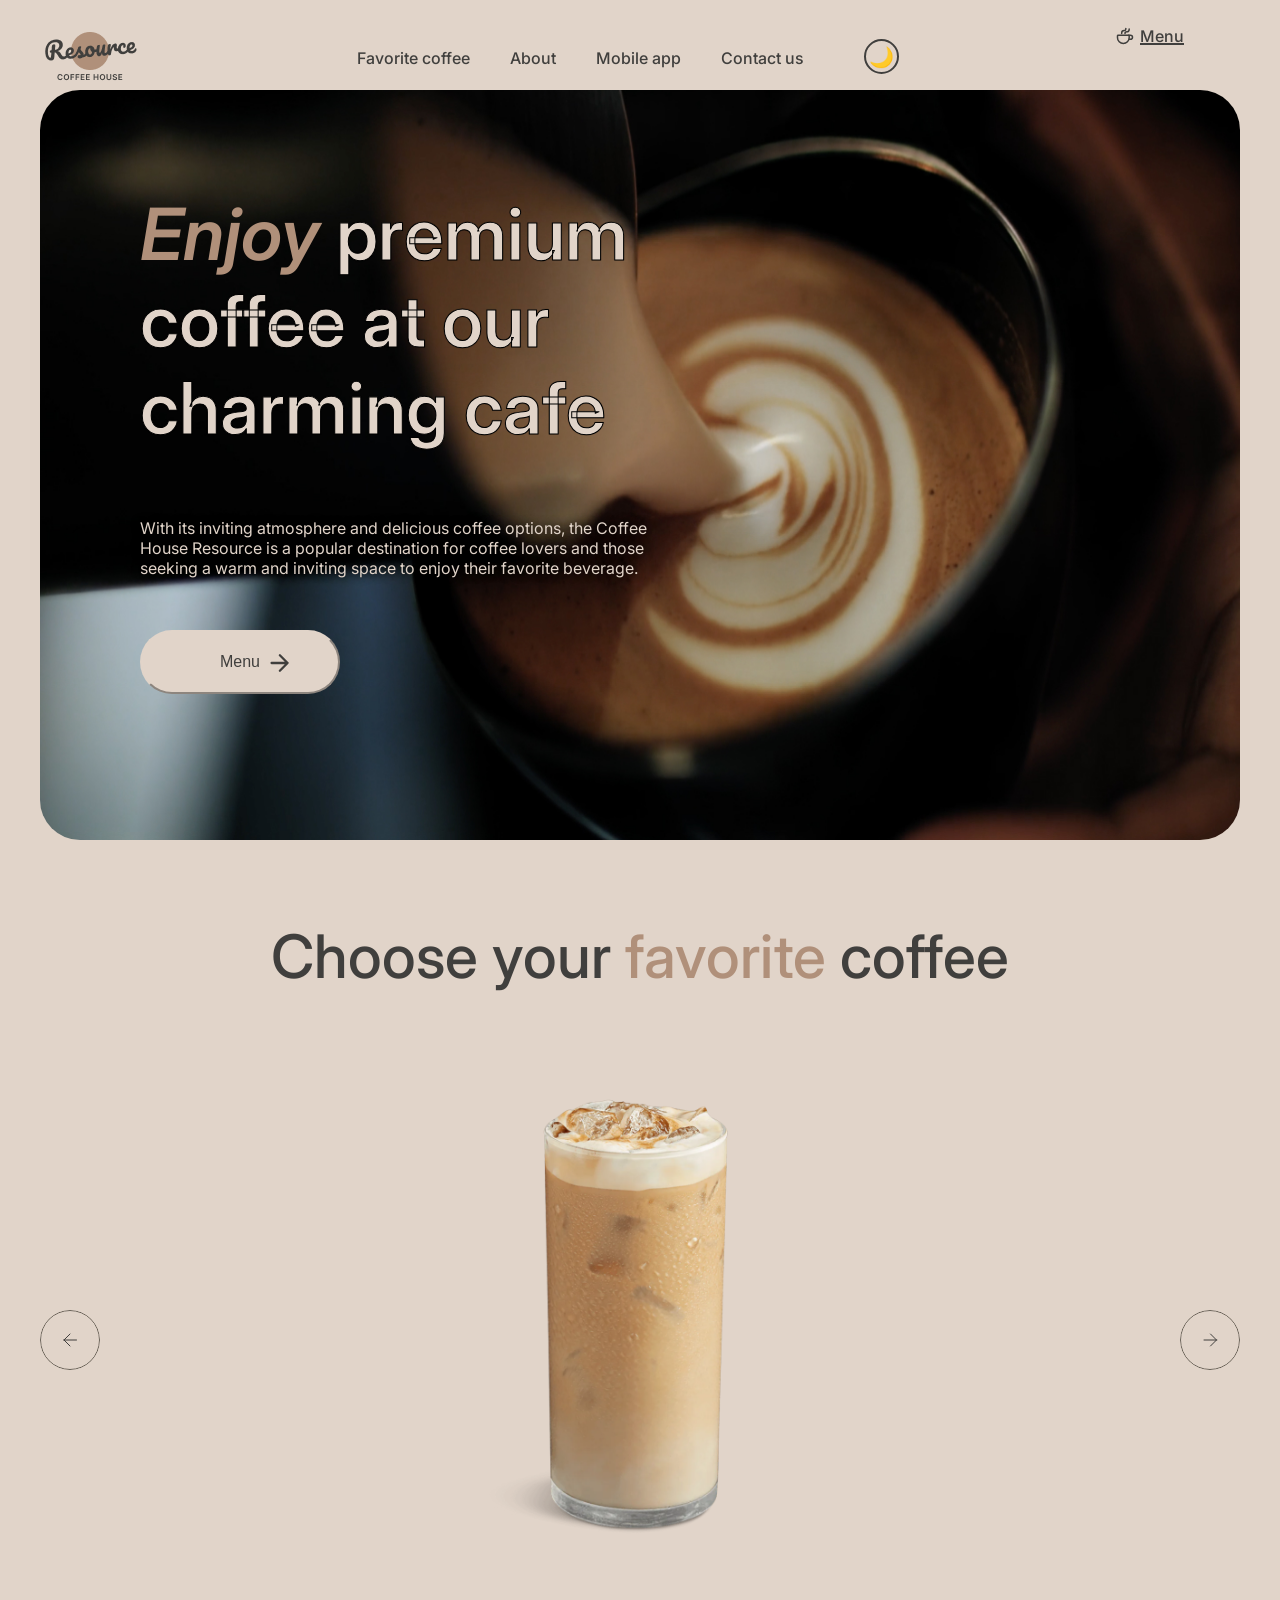
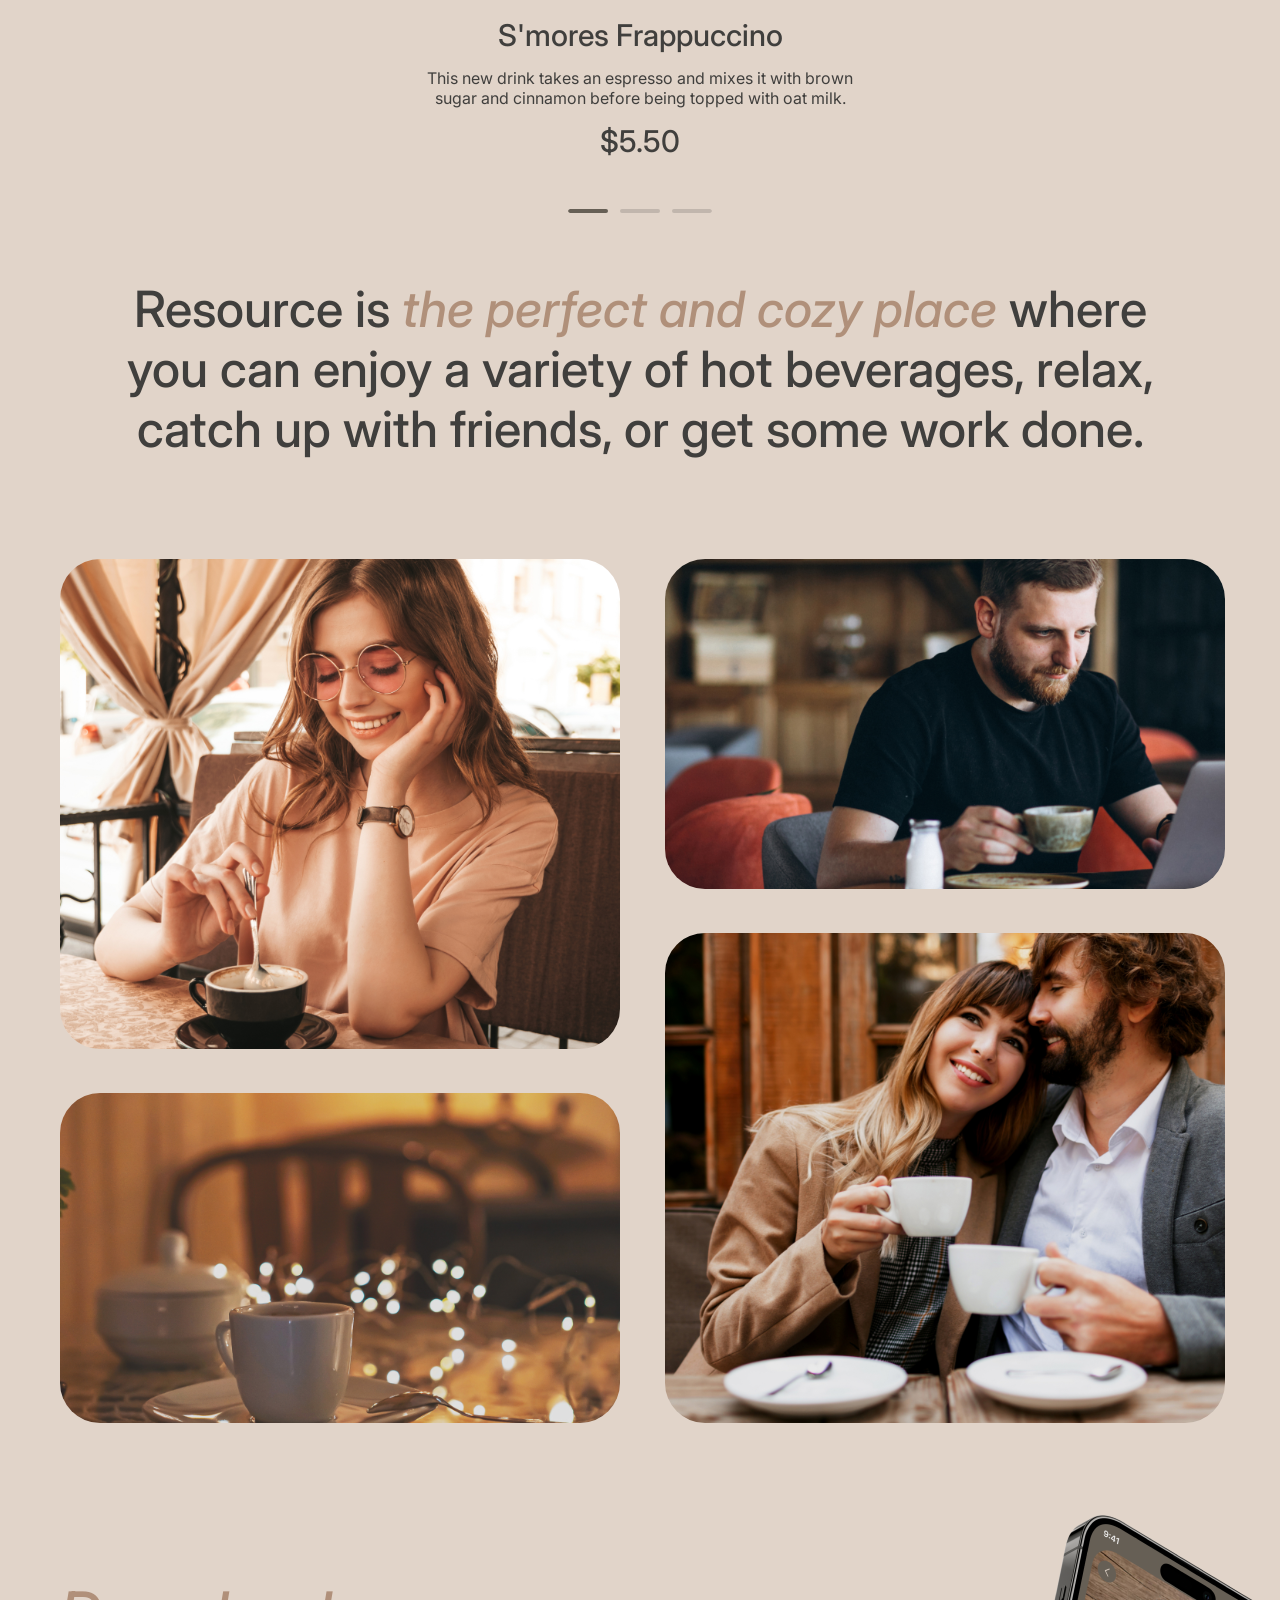
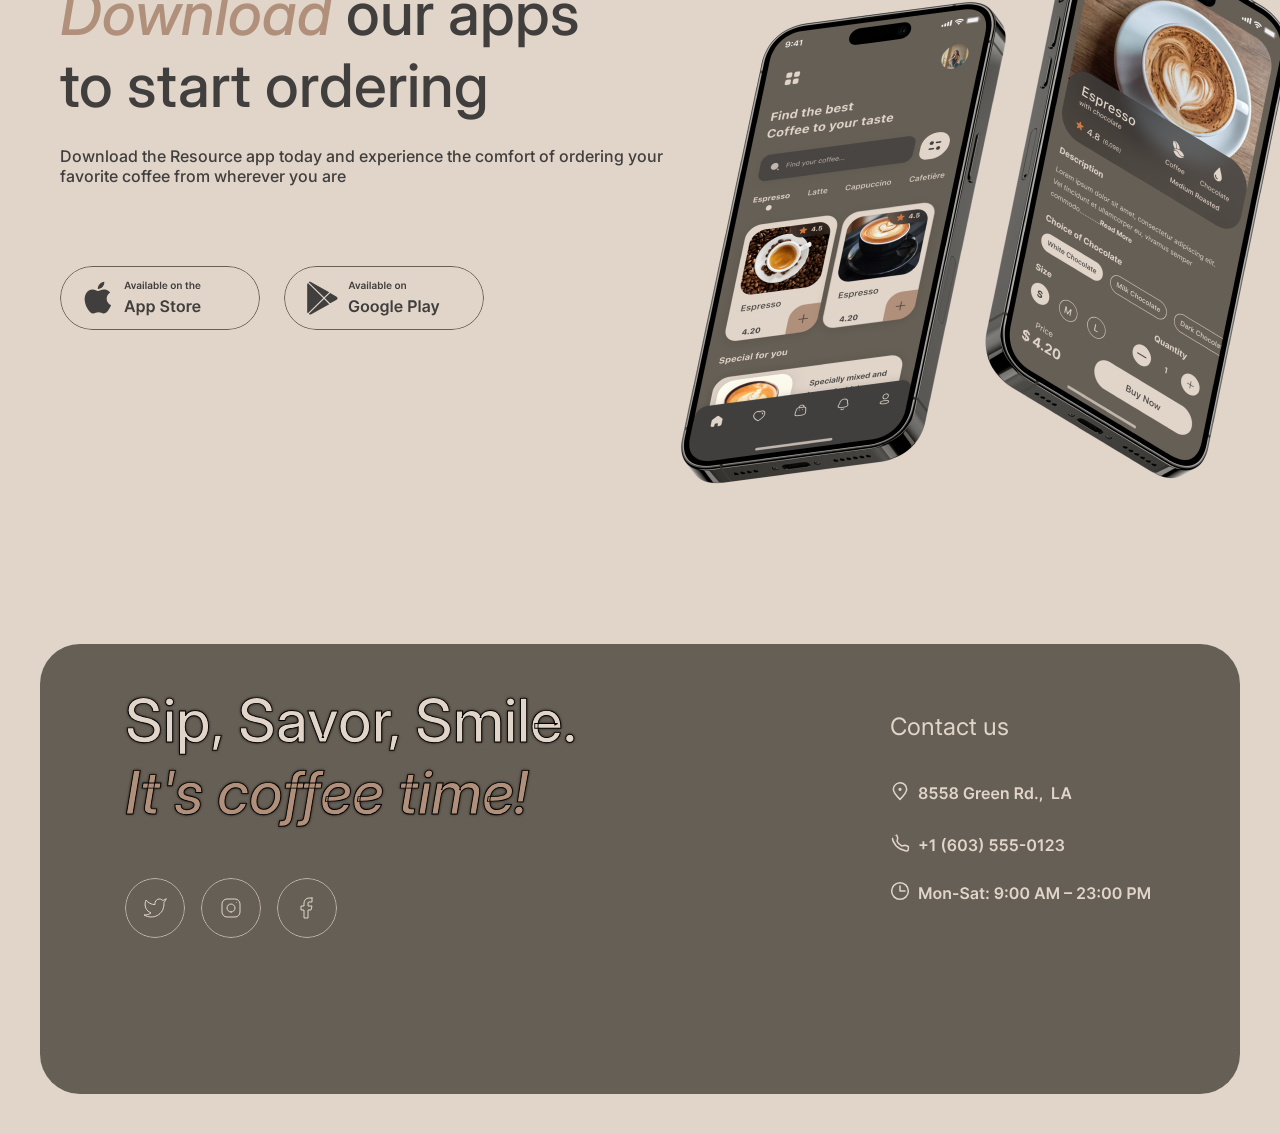
==== commit 869646fb: "add: modal window and fix styles" ====
--- a/index.html
+++ b/index.html
@@ -6,7 +6,6 @@
     <meta name="viewport" content="width=device-width, initial-scale=1.0" />
     <title>My coffee</title>
     <link rel="stylesheet" href="base.css" />
-    <script src="index.js" defer></script>
     <link
       href="https://fonts.googleapis.com/css2?family=Inter:wght@100..900&display=swap"
       rel="stylesheet"
@@ -16,7 +15,7 @@
   <body>
     <header>
       <div>
-        <img class="logo" src="logo.png" alt="Me logo" />
+        <a href="index.html"><img src="logo.png" alt="logo" /></a>
       </div>
       <div class="P-S">
         <p class="favorite-coffee">Favorite coffee</p>
@@ -74,7 +73,7 @@
             </div>
             <div class="leftArr">
               <button class="carousel-button" onclick="onPrev()">
-                <img src="button-icon-dark (1).svg" alt="arrLeft" />
+                <img src="button-icon-dark-2.svg" alt="arrLeft" />
               </button>
             </div>
           </div>
@@ -82,7 +81,7 @@
             Choose your <a class="fAv"> favorite </a> coffee
           </p>
           <ul class="slides">
-            <li class="slide" data-active>
+            <li class="slide active">
               <img
                 class="photo2-1"
                 src="coffee-slider-1.svg"
@@ -218,5 +217,6 @@
         </div>
       </div>
     </footer>
+    <script src="index.js" defer></script>
   </body>
 </html>
--- a/base.css
+++ b/base.css
@@ -183,7 +183,7 @@
   inset: 0;
   transition: 200ms opacity ease-in-out;
 }
-.slide[data-active] {
+.slide.active {
   opacity: 1;
   z-index: 1;
 }
@@ -197,7 +197,7 @@
 .frapC,
 .frapC-2,
 .frapC-3 {
-  font-family: inter;
+  font-family: "Inter", sans-serif;
   font-weight: 500;
   margin-top: -30px;
   font-size: 30px;
@@ -206,7 +206,7 @@
 .frapOptions,
 .frapOptions-2,
 .frapOptions-3 {
-  font-family: inter;
+  font-family: "Inter", sans-serif;
   font-weight: 400;
   margin-top: 15px;
   color: #403f3d;
@@ -215,7 +215,7 @@
 .cofDoll1,
 .cofDoll2,
 .cofDoll3 {
-  font-family: inter;
+  font-family: "Inter", sans-serif;
   font-weight: 500;
   margin-top: 15px;
   color: #403f3d;
@@ -227,19 +227,16 @@
   border-radius: 40px;
 }
 .whaPhCof {
-  justify-content: center;
   text-align: center;
-  font-family: inter;
+  font-family: "Inter", sans-serif;
   font-weight: 500;
   font-size: 50px;
   color: #403f3d;
   margin-top: 100px;
 }
 .perfCof {
-  justify-content: center;
-  text-align: center;
   font-style: italic;
-  font-family: inter;
+  font-family: "Inter", sans-serif;
   font-weight: 500;
   font-size: 50px;
   color: #b0907a;
